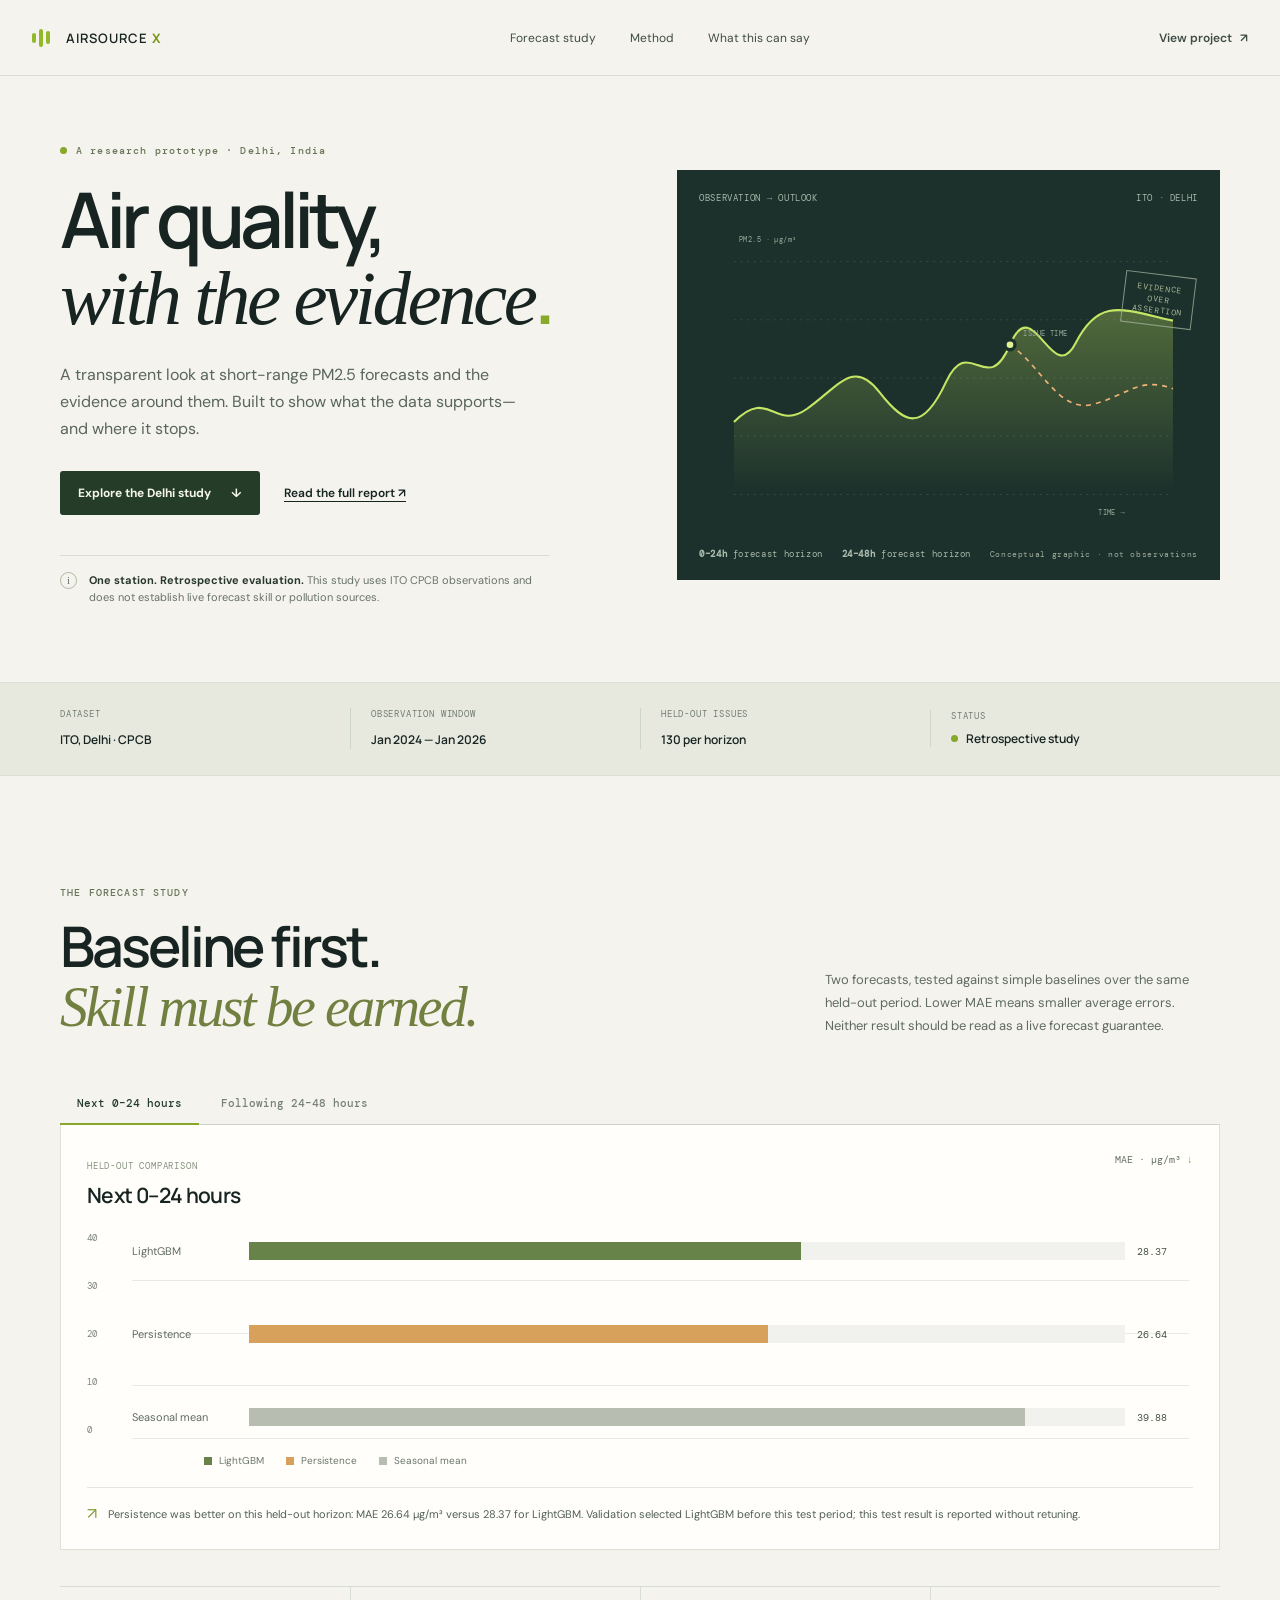
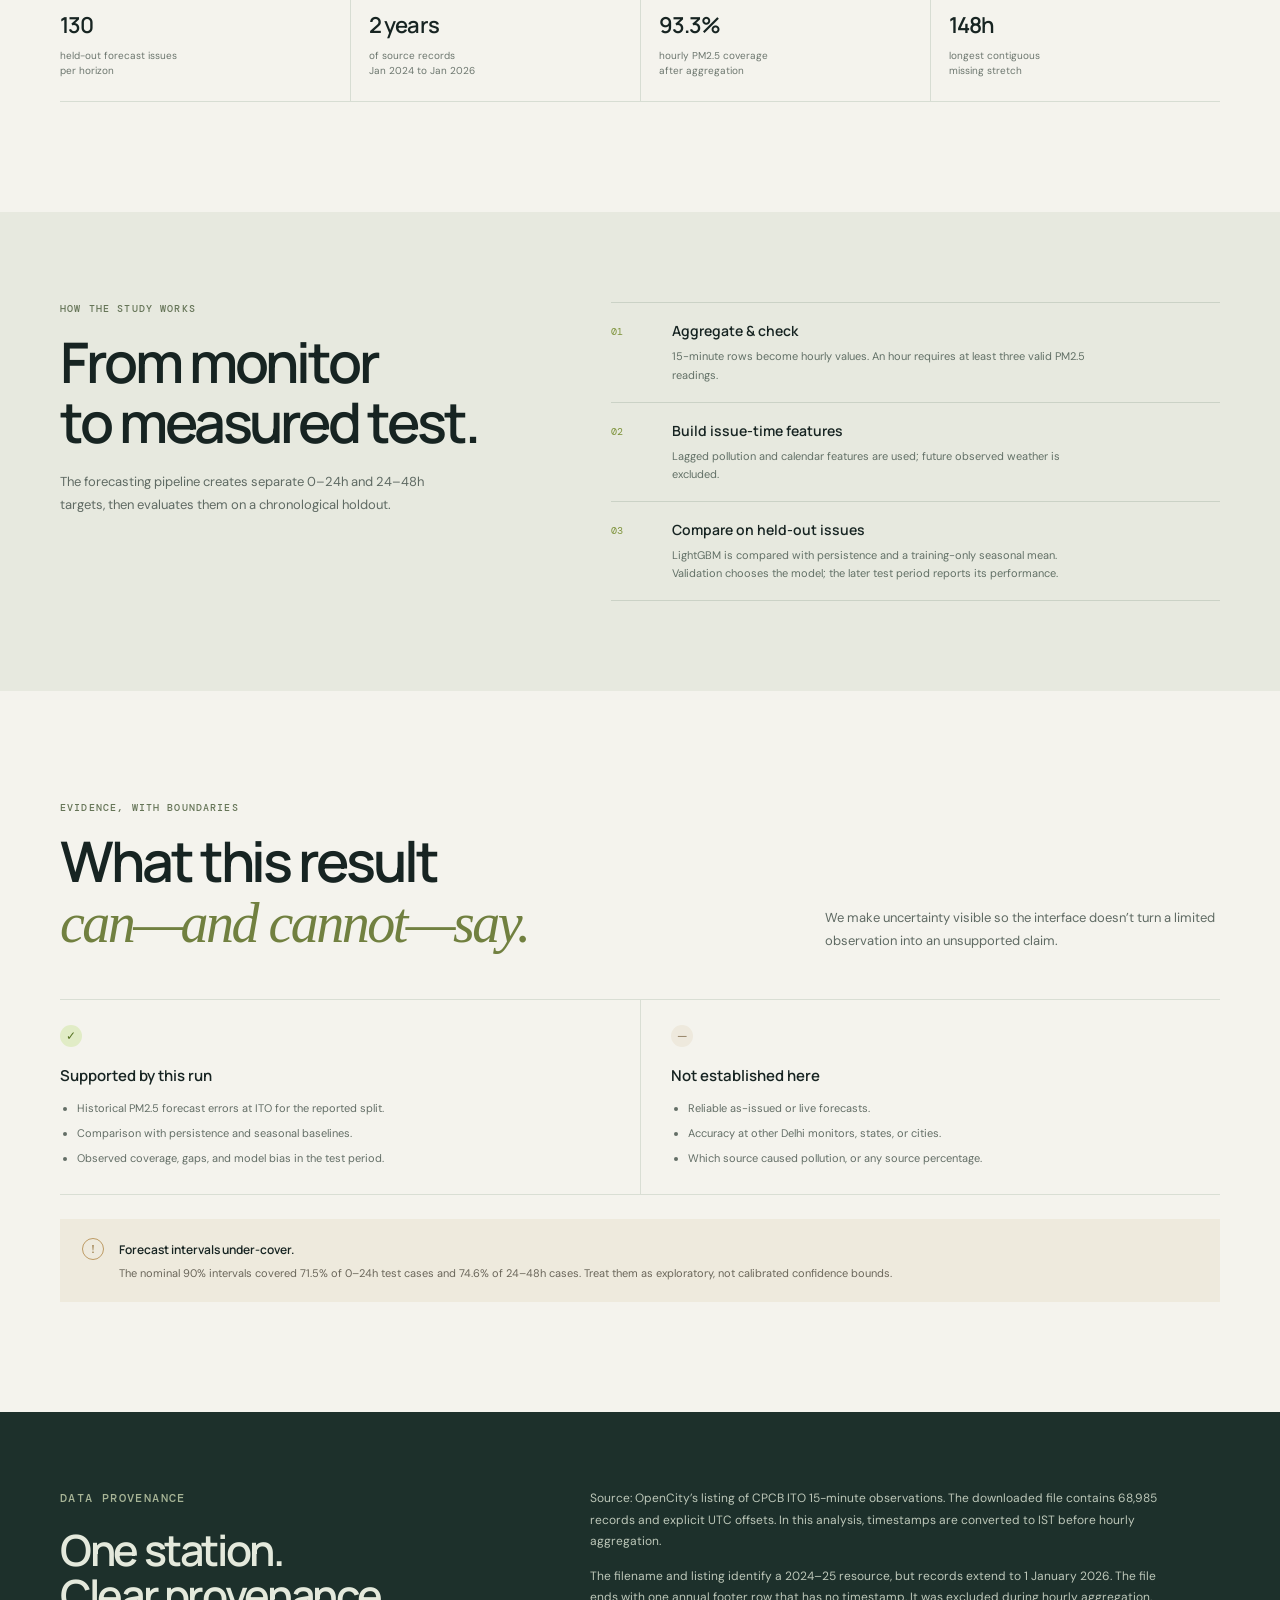
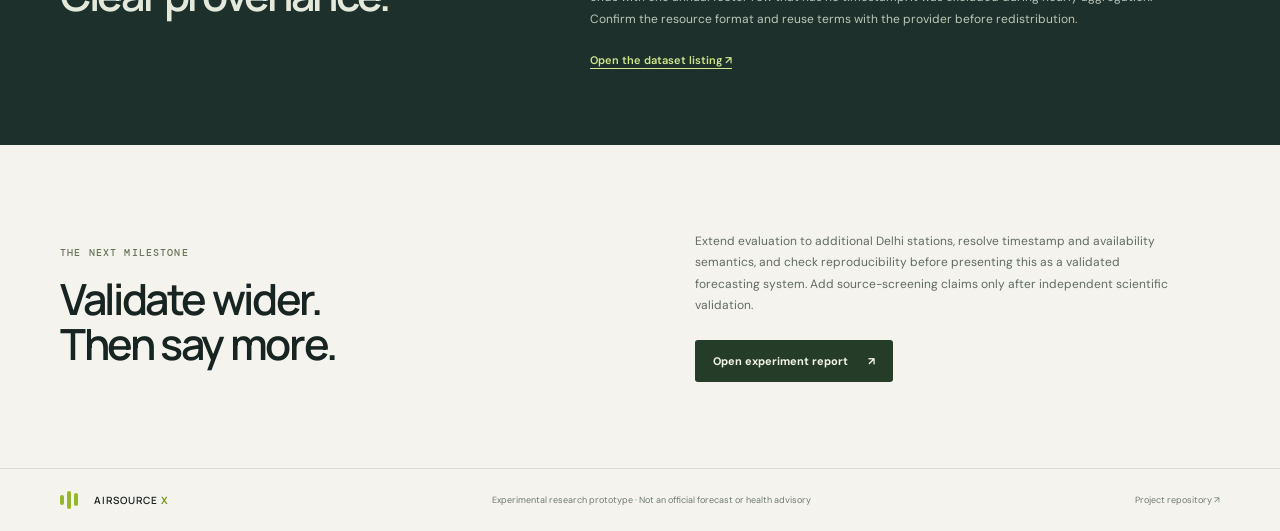
==== website/index.html @ 8383d0a1 "Add Delhi experiment, working app, and submission materials" ====
<!doctype html>
<html lang="en">
<head>
  <meta charset="utf-8"><meta name="viewport" content="width=device-width, initial-scale=1">
  <meta name="theme-color" content="#f4f3ed">
  <meta name="description" content="AirSource X is an experimental air-quality forecasting and evidence-screening prototype. Explore a retrospective CPCB ITO, Delhi evaluation and its limitations.">
  <title>AirSource X — Delhi air, in context</title>
  <link rel="preconnect" href="https://fonts.googleapis.com"><link rel="preconnect" href="https://fonts.gstatic.com" crossorigin>
  <link href="https://fonts.googleapis.com/css2?family=DM+Mono:wght@400;500&family=DM+Sans:wght@400;500;600;700&family=Manrope:wght@400;500;600;700;800&display=swap" rel="stylesheet">
  <link rel="stylesheet" href="styles.css">
</head>
<body>
  <header class="topbar"><a class="brand" href="#top" aria-label="AirSource X home"><span class="brand-mark" aria-hidden="true"><i></i><i></i><i></i></span><span>AIRSOURCE <b>X</b></span></a><nav aria-label="Main navigation"><a href="#forecast">Forecast study</a><a href="#method">Method</a><a href="#limits">What this can say</a></nav><a class="top-link" href="https://github.com/shylankamesh/airsource-x" target="_blank" rel="noreferrer">View project <span aria-hidden="true">↗</span></a></header>
  <main id="top">
    <section class="hero wrap">
      <div class="hero-copy"><p class="eyebrow"><span class="live-dot"></span> A research prototype · Delhi, India</p><h1>Air quality,<br><em>with the evidence</em><span class="period">.</span></h1><p class="lede">A transparent look at short-range PM2.5 forecasts and the evidence around them. Built to show what the data supports—and where it stops.</p><div class="hero-actions"><a class="button primary" href="#forecast">Explore the Delhi study <span aria-hidden="true">↓</span></a><a class="text-link" href="../results/delhi_ito_2024_25/EXPERIMENT_RESULTS.md">Read the full report <span aria-hidden="true">↗</span></a></div><div class="hero-note"><span class="note-icon" aria-hidden="true">i</span><span><strong>One station. Retrospective evaluation.</strong> This study uses ITO CPCB observations and does not establish live forecast skill or pollution sources.</span></div></div>
      <div class="hero-art" aria-label="Conceptual graphic showing measured air-quality data flowing through two forecast horizons"><div class="art-top"><span>OBSERVATION → OUTLOOK</span><span>ITO · DELHI</span></div><svg class="hero-chart" viewBox="0 0 600 390" role="img" aria-label="Illustrative air-quality time series, not a measured chart"><defs><linearGradient id="area" x1="0" x2="0" y1="0" y2="1"><stop offset="0" stop-color="#c7e95e" stop-opacity=".31"/><stop offset="1" stop-color="#c7e95e" stop-opacity="0"/></linearGradient></defs><path class="chart-grid" d="M42 55H570M42 125H570M42 195H570M42 265H570M42 335H570"/><path class="chart-line-muted" d="M42 248 C84 205 91 260 130 232 S186 172 217 212 269 260 297 200 346 221 374 155 425 208 453 153 508 112 570 126"/><path class="chart-area" d="M42 248 C84 205 91 260 130 232 S186 172 217 212 269 260 297 200 346 221 374 155 425 208 453 153 508 112 570 126 L570 335 L42 335Z"/><path class="chart-line" d="M42 248 C84 205 91 260 130 232 S186 172 217 212 269 260 297 200 346 221 374 155 425 208 453 153 508 112 570 126"/><path class="chart-dash" d="M374 155 C412 181 432 236 472 227 S529 192 570 208"/><circle class="chart-point" cx="374" cy="155" r="6"/><text x="48" y="31">PM2.5 · µg/m³</text><text x="480" y="360">TIME →</text><text x="390" y="144">ISSUE TIME</text></svg><div class="art-bottom"><span><b>0–24h</b> forecast horizon</span><span><b>24–48h</b> forecast horizon</span><span class="concept-label">Conceptual graphic · not observations</span></div><div class="art-stamp">EVIDENCE<br>OVER<br>ASSERTION</div></div>
    </section>
    <section class="study-strip"><div class="wrap strip-inner"><div><span class="strip-label">DATASET</span><strong>ITO, Delhi · CPCB</strong></div><div><span class="strip-label">OBSERVATION WINDOW</span><strong>Jan 2024 — Jan 2026</strong></div><div><span class="strip-label">HELD-OUT ISSUES</span><strong>130 per horizon</strong></div><div><span class="strip-label">STATUS</span><strong class="status"><span class="status-dot"></span> Retrospective study</strong></div></div></section>
    <section class="section wrap" id="forecast"><div class="section-head"><div><p class="eyebrow">THE FORECAST STUDY</p><h2>Baseline first.<br><em>Skill must be earned.</em></h2></div><p class="section-intro">Two forecasts, tested against simple baselines over the same held-out period. Lower MAE means smaller average errors. Neither result should be read as a live forecast guarantee.</p></div>
      <div class="horizon-tabs" role="tablist" aria-label="Select forecast horizon"><button class="tab active" role="tab" aria-selected="true" aria-controls="horizon-panel" id="tab-0" data-horizon="0">Next 0–24 hours</button><button class="tab" role="tab" aria-selected="false" aria-controls="horizon-panel" id="tab-1" data-horizon="1" tabindex="-1">Following 24–48 hours</button></div>
      <div class="results-panel" id="horizon-panel" role="tabpanel" aria-labelledby="tab-0"><div class="results-top"><div><span class="panel-kicker">HELD-OUT COMPARISON</span><h3 id="horizon-title">Next 0–24 hours</h3></div><div class="unit-tag">MAE · µg/m³ <span aria-hidden="true">↓</span></div></div><div class="chart-wrap"><div class="axis-labels"><span>40</span><span>30</span><span>20</span><span>10</span><span>0</span></div><div class="bar-chart" id="bar-chart" aria-label="Model mean absolute error comparison"></div></div><div class="chart-legend"><span><i class="legend-ml"></i> LightGBM</span><span><i class="legend-base"></i> Persistence</span><span><i class="legend-season"></i> Seasonal mean</span></div><div class="winner-line"><span class="winner-check" aria-hidden="true">↗</span><p id="winner-copy"></p></div></div>
      <div class="metrics-row"><div><strong>130</strong><span>held-out forecast issues<br>per horizon</span></div><div><strong>2 years</strong><span>of source records<br>Jan 2024 to Jan 2026</span></div><div><strong>93.3%</strong><span>hourly PM2.5 coverage<br>after aggregation</span></div><div><strong>148h</strong><span>longest contiguous<br>missing stretch</span></div></div>
    </section>
    <section class="method-section" id="method"><div class="wrap method-grid"><div><p class="eyebrow">HOW THE STUDY WORKS</p><h2>From monitor<br>to measured test.</h2><p class="section-intro">The forecasting pipeline creates separate 0–24h and 24–48h targets, then evaluates them on a chronological holdout.</p></div><ol class="steps"><li><span>01</span><div><h3>Aggregate & check</h3><p>15-minute rows become hourly values. An hour requires at least three valid PM2.5 readings.</p></div></li><li><span>02</span><div><h3>Build issue-time features</h3><p>Lagged pollution and calendar features are used; future observed weather is excluded.</p></div></li><li><span>03</span><div><h3>Compare on held-out issues</h3><p>LightGBM is compared with persistence and a training-only seasonal mean. Validation chooses the model; the later test period reports its performance.</p></div></li></ol></div></section>
    <section class="section wrap evidence" id="limits"><div class="section-head"><div><p class="eyebrow">EVIDENCE, WITH BOUNDARIES</p><h2>What this result<br><em>can—and cannot—say.</em></h2></div><p class="section-intro">We make uncertainty visible so the interface doesn’t turn a limited observation into an unsupported claim.</p></div><div class="evidence-columns"><article><span class="column-mark yes">✓</span><h3>Supported by this run</h3><ul><li>Historical PM2.5 forecast errors at ITO for the reported split.</li><li>Comparison with persistence and seasonal baselines.</li><li>Observed coverage, gaps, and model bias in the test period.</li></ul></article><article><span class="column-mark no">—</span><h3>Not established here</h3><ul><li>Reliable as-issued or live forecasts.</li><li>Accuracy at other Delhi monitors, states, or cities.</li><li>Which source caused pollution, or any source percentage.</li></ul></article></div><div class="warning-note"><div class="warning-symbol" aria-hidden="true">!</div><div><strong>Forecast intervals under-cover.</strong><p>The nominal 90% intervals covered 71.5% of 0–24h test cases and 74.6% of 24–48h cases. Treat them as exploratory, not calibrated confidence bounds.</p></div></div></section>
    <section class="source-section"><div class="wrap source-grid"><div><p class="eyebrow">DATA PROVENANCE</p><h2>One station.<br>Clear provenance.</h2></div><div><p>Source: OpenCity’s listing of CPCB ITO 15-minute observations. The downloaded file contains 68,985 records and explicit UTC offsets. In this analysis, timestamps are converted to IST before hourly aggregation.</p><p>The filename and listing identify a 2024–25 resource, but records extend to 1 January 2026. The file ends with one annual footer row that has no timestamp. It was excluded during hourly aggregation. Confirm the resource format and reuse terms with the provider before redistribution.</p><a href="https://data.opencity.in/dataset/delhi-hourly-air-quality-reports/resource/890f786d-fb9f-475e-8516-191bfa1b01ea" target="_blank" rel="noreferrer">Open the dataset listing <span aria-hidden="true">↗</span></a></div></div></section>
    <section class="last-call wrap"><div><p class="eyebrow">THE NEXT MILESTONE</p><h2>Validate wider.<br>Then say more.</h2></div><div><p>Extend evaluation to additional Delhi stations, resolve timestamp and availability semantics, and check reproducibility before presenting this as a validated forecasting system. Add source-screening claims only after independent scientific validation.</p><a class="button primary" href="../results/delhi_ito_2024_25/EXPERIMENT_RESULTS.md">Open experiment report <span aria-hidden="true">↗</span></a></div></section>
  </main>
  <footer class="footer"><div class="wrap footer-inner"><a class="brand" href="#top"><span class="brand-mark" aria-hidden="true"><i></i><i></i><i></i></span><span>AIRSOURCE <b>X</b></span></a><span>Experimental research prototype · Not an official forecast or health advisory</span><a href="https://github.com/shylankamesh/airsource-x" target="_blank" rel="noreferrer">Project repository ↗</a></div></footer>
  <script src="app.js"></script>
</body>
</html>
---- website/styles.css ----
:root{--paper:#f4f3ed;--white:#fffefa;--ink:#172422;--muted:#64716c;--line:#d9ded4;--green:#a8ca36;--green-dark:#243c24;--mint:#dcebb3;--orange:#d78345;--serif:Georgia,'Times New Roman',serif;--sans:'DM Sans',sans-serif;--display:Manrope,'DM Sans',sans-serif;--mono:'DM Mono',monospace}*{box-sizing:border-box}html{scroll-behavior:smooth;scroll-padding-top:86px}body{margin:0;background:var(--paper);color:var(--ink);font-family:var(--sans);-webkit-font-smoothing:antialiased}::selection{background:#d3e89e;color:#16251c}a{color:inherit;text-underline-offset:4px}button{font:inherit}.wrap{width:min(1160px,calc(100% - 64px));margin-inline:auto}.topbar{height:76px;padding:0 max(32px,calc((100vw - 1290px)/2));display:flex;align-items:center;justify-content:space-between;border-bottom:1px solid var(--line);background:rgba(244,243,237,.94);position:sticky;top:0;z-index:10;backdrop-filter:blur(12px)}.brand{display:flex;gap:10px;align-items:center;text-decoration:none;font:600 13px var(--display);letter-spacing:.075em}.brand b{color:#78951e}.brand-mark{width:24px;height:22px;display:flex;align-items:center;gap:3px}.brand-mark i{display:block;width:4px;border-radius:5px;background:#93b82b}.brand-mark i:nth-child(1){height:10px}.brand-mark i:nth-child(2){height:18px}.brand-mark i:nth-child(3){height:13px}.topbar nav{display:flex;gap:34px}.topbar nav a,.top-link{font-size:12px;color:#3f4c45;text-decoration:none}.topbar nav a:hover,.top-link:hover{text-decoration:underline;text-underline-offset:5px}.top-link{font-weight:600}.top-link span{margin-left:5px}.hero{min-height:600px;padding-block:68px 76px;display:grid;grid-template-columns:1.02fr .98fr;gap:52px;align-items:center}.eyebrow{font:500 10px var(--mono);letter-spacing:.115em;color:#667558;margin:0 0 24px;display:flex;align-items:center;gap:9px}.live-dot,.status-dot{width:7px;height:7px;border-radius:50%;background:#87a829;display:inline-block}.hero h1{font:600 clamp(54px,6vw,78px)/.99 var(--display);letter-spacing:-.065em;margin:0 0 24px}.hero h1 em,.section h2 em{font-family:var(--serif);font-weight:400;letter-spacing:-.045em}.period{color:#88aa2a}.lede{max-width:470px;color:#59655f;font-size:16px;line-height:1.7;margin:0 0 28px}.hero-actions{display:flex;align-items:center;gap:24px}.button{display:inline-flex;align-items:center;justify-content:center;gap:20px;padding:14px 18px;border-radius:3px;text-decoration:none;font-size:12px;font-weight:700;transition:background .18s ease,transform .18s ease}.button:hover{transform:translateY(-2px)}.button.primary{background:#253c29;color:#f5f6e9}.button.primary:hover{background:#38563b}.text-link{font-size:12px;font-weight:600;text-decoration-thickness:1px}.hero-note{display:flex;gap:12px;align-items:flex-start;margin-top:40px;padding-top:16px;border-top:1px solid var(--line);max-width:490px;color:#68726b;font-size:11px;line-height:1.55}.hero-note strong{color:#29382e}.note-icon{display:inline-grid;place-items:center;flex:0 0 17px;height:17px;border:1px solid #aeb89f;border-radius:50%;font:11px var(--serif)}.hero-art{position:relative;background:#1c302c;color:#e5ead9;min-height:410px;padding:22px 22px 16px;overflow:hidden}.art-top,.art-bottom{display:flex;justify-content:space-between;align-items:center;font:9px var(--mono);letter-spacing:.07em;color:#a9b9aa}.hero-chart{width:100%;height:330px;margin:9px 0 0}.hero-chart text{font:9px var(--mono);fill:#99ac9a;letter-spacing:.06em}.chart-grid{stroke:#42544b;stroke-width:1;stroke-dasharray:2 6}.chart-line-muted{fill:none;stroke:#759075;stroke-width:1;stroke-dasharray:3 6}.chart-area{fill:url(#area)}.chart-line{fill:none;stroke:#c5e565;stroke-width:2.5}.chart-dash{fill:none;stroke:#f1b275;stroke-width:2;stroke-dasharray:6 6}.chart-point{fill:#e0f294;stroke:#1c302c;stroke-width:4}.concept-label{color:#a3af9f;font-size:8px}.art-stamp{position:absolute;right:26px;top:104px;border:1px solid #a3b19d;color:#d4dfb6;padding:8px 9px;transform:rotate(7deg);font:8px/1.4 var(--mono);letter-spacing:.08em;text-align:center;opacity:.78}.study-strip{background:#e7e9df;border-block:1px solid #dce0d5}.strip-inner{min-height:92px;display:grid;grid-template-columns:repeat(4,1fr);align-items:center}.strip-inner>div{border-left:1px solid #cdd4c9;padding-left:20px}.strip-inner>div:first-child{border:0;padding-left:0}.strip-label{display:block;margin-bottom:8px;color:#737c72;font:9px var(--mono);letter-spacing:.09em}.strip-inner strong{font:600 12px var(--display)}.strip-inner .status{display:flex;align-items:center;gap:8px}.section{padding-block:110px}.section-head{display:flex;justify-content:space-between;gap:70px;align-items:end;margin-bottom:46px}.section .eyebrow,.method-section .eyebrow,.source-section .eyebrow,.last-call .eyebrow{margin-bottom:17px}.section h2,.method-section h2,.source-section h2,.last-call h2{font:600 clamp(38px,4.4vw,56px)/1.06 var(--display);letter-spacing:-.055em;margin:0}.section h2 em{color:#718040}.section-intro{max-width:395px;font-size:13px;line-height:1.75;color:#5f6a63;margin:0}.horizon-tabs{display:flex;border-bottom:1px solid #cdd4c9;gap:5px}.tab{border:0;background:transparent;padding:13px 17px;color:#788179;font:500 11px var(--mono);cursor:pointer;border-bottom:2px solid transparent;margin-bottom:-1px}.tab.active{color:#253b2b;border-color:#88a72b}.tab:focus-visible,.button:focus-visible,a:focus-visible{outline:3px solid #739725;outline-offset:4px}.results-panel{padding:28px 26px 25px;background:var(--white);border:1px solid #dde1d7;border-top:0}.results-top{display:flex;justify-content:space-between;align-items:start}.panel-kicker{font:9px var(--mono);letter-spacing:.09em;color:#84917f}.results-top h3{font:600 21px var(--display);letter-spacing:-.03em;margin:7px 0 0}.unit-tag{font:10px var(--mono);color:#637065}.unit-tag span{color:#849d37}.chart-wrap{height:210px;margin:20px 4px 10px 0;position:relative;padding-left:45px}.axis-labels{position:absolute;left:0;inset-block:0;display:flex;flex-direction:column;justify-content:space-between;color:#7c867e;font:9px var(--mono);padding-block:3px}.bar-chart{height:100%;display:flex;flex-direction:column;justify-content:space-between;background:repeating-linear-gradient(to bottom,transparent 0,transparent calc(25% - 1px),#e8ebe4 calc(25% - 1px),#e8ebe4 25%);padding-block:5px}.bar-row{display:grid;grid-template-columns:105px 1fr 52px;gap:12px;align-items:center;height:34px}.bar-name{font-size:11px;color:#5f6b63}.bar-track{height:18px;background:#f1f2ed;position:relative}.bar-fill{height:100%;width:0;transition:width .5s cubic-bezier(.2,.7,.2,1)}.bar-fill.ml{background:#68834a}.bar-fill.persistence{background:#d7a05b}.bar-fill.seasonal{background:#b7bdb1}.bar-value{font:10px var(--mono);font-variant-numeric:tabular-nums;color:#465248}.chart-legend{display:flex;gap:22px;margin:15px 0 20px 117px;color:#6b766d;font-size:10px}.chart-legend span{display:flex;align-items:center;gap:7px}.chart-legend i{width:8px;height:8px;display:inline-block}.legend-ml{background:#68834a}.legend-base{background:#d7a05b}.legend-season{background:#b7bdb1}.winner-line{display:flex;align-items:center;gap:11px;border-top:1px solid #e4e7df;padding-top:15px}.winner-check{color:#839c36;font-size:16px}.winner-line p{margin:0;font-size:11px;color:#526057}.winner-line strong{color:#273a2c}.metrics-row{margin-top:36px;border-top:1px solid #d7ddd3;border-bottom:1px solid #d7ddd3;display:grid;grid-template-columns:repeat(4,1fr)}.metrics-row>div{padding:23px 18px;border-left:1px solid #d7ddd3;display:flex;flex-direction:column;gap:8px}.metrics-row>div:first-child{border:0;padding-left:0}.metrics-row strong{font:600 22px var(--display);letter-spacing:-.04em}.metrics-row span{font-size:10px;line-height:1.5;color:#6c766e}.method-section{background:#e7e9df;padding-block:90px}.method-grid{display:grid;grid-template-columns:.85fr 1.15fr;gap:100px}.method-section h2{margin-bottom:20px}.steps{list-style:none;padding:0;margin:0}.steps li{display:grid;grid-template-columns:46px 1fr;gap:15px;padding:18px 0;border-top:1px solid #cbd2c6}.steps li:last-child{border-bottom:1px solid #cbd2c6}.steps li>span{font:10px var(--mono);color:#7e933b;padding-top:4px}.steps h3{font:600 14px var(--display);margin:0 0 7px}.steps p{font-size:11px;color:#627066;line-height:1.65;margin:0;max-width:420px}.evidence-columns{display:grid;grid-template-columns:1fr 1fr;border-top:1px solid #d9ded4;border-bottom:1px solid #d9ded4}.evidence-columns article{padding:25px 30px 26px 0}.evidence-columns article+article{padding-left:30px;border-left:1px solid #d9ded4}.column-mark{width:22px;height:22px;border-radius:50%;display:grid;place-items:center;font-size:12px;margin-bottom:18px}.column-mark.yes{background:#e1ecc6;color:#577323}.column-mark.no{background:#eee9dd;color:#8a7658}.evidence-columns h3{font:600 15px var(--display);margin:0 0 13px}.evidence-columns ul{padding-left:17px;margin:0;color:#636e66;font-size:11px;line-height:1.8}.evidence-columns li+li{margin-top:5px}.warning-note{display:flex;gap:15px;margin-top:24px;background:#eeeadd;padding:19px 22px}.warning-symbol{width:22px;height:22px;border:1px solid #bd9b64;border-radius:50%;display:grid;place-items:center;color:#8e6b31;font:12px var(--serif);flex:none}.warning-note strong{font:600 12px var(--display)}.warning-note p{margin:6px 0 0;color:#6a665a;font-size:11px;line-height:1.6}.source-section{background:#1d302b;color:#e4e9dc;padding-block:76px}.source-grid{display:grid;grid-template-columns:.8fr 1.2fr;gap:110px}.source-section .eyebrow{color:#a7b496}.source-section h2{font-size:43px}.source-grid>div+div{max-width:570px}.source-grid p{color:#bdc7b9;font-size:12px;line-height:1.8;margin:0 0 13px}.source-grid a{display:inline-block;margin-top:9px;color:#d2e790;font-size:11px;font-weight:600}.last-call{padding-block:86px;display:grid;grid-template-columns:1fr 1fr;gap:110px;align-items:center}.last-call h2{font-size:43px}.last-call>div+div p{font-size:12px;line-height:1.8;color:#5f6b63;max-width:480px;margin:0 0 23px}.last-call .button{font-size:11px}.footer{border-top:1px solid var(--line);padding-block:20px}.footer-inner{display:flex;align-items:center;justify-content:space-between;gap:20px}.footer .brand{font-size:10px}.footer-inner>span,.footer-inner>a:last-child{font-size:9px;color:#6f7b70;text-decoration:none}.footer-inner>a:last-child:hover{text-decoration:underline}
@media(max-width:850px){.wrap{width:min(100% - 42px,680px)}.topbar{padding-inline:21px;height:66px}.topbar nav{gap:16px}.topbar nav a{font-size:10px}.hero{grid-template-columns:1fr;gap:38px;padding-block:55px}.hero-art{min-height:360px}.hero-chart{height:280px}.strip-inner{grid-template-columns:1fr 1fr;gap:20px;padding-block:20px}.strip-inner>div:nth-child(3){border-left:0;padding-left:0}.section{padding-block:78px}.section-head{align-items:start;gap:25px;flex-direction:column;margin-bottom:30px}.method-grid,.source-grid{grid-template-columns:1fr;gap:36px}.method-section{padding-block:70px}.source-section{padding-block:62px}.last-call{gap:30px}.metrics-row strong{font-size:19px}}
@media(max-width:560px){.wrap{width:calc(100% - 36px)}.topbar nav{display:none}.top-link{font-size:10px}.hero{padding-block:42px 50px;gap:30px}.hero h1{font-size:54px}.lede{font-size:14px}.hero-actions{align-items:flex-start;flex-direction:column;gap:16px}.hero-note{margin-top:28px}.hero-art{min-height:300px;padding:16px 14px 13px}.hero-chart{height:235px}.art-stamp{top:80px;right:17px}.art-bottom{font-size:7px}.concept-label{display:none}.strip-inner{gap:18px 10px}.strip-inner>div{padding-left:11px}.strip-label{font-size:8px}.strip-inner strong{font-size:10px}.section{padding-block:65px}.section h2{font-size:39px}.section-intro{font-size:12px}.tab{padding:12px 10px;font-size:9px}.results-panel{padding:20px 13px}.results-top h3{font-size:17px}.unit-tag{font-size:8px}.chart-wrap{padding-left:28px;height:195px}.bar-row{grid-template-columns:76px 1fr 42px;gap:7px}.bar-name{font-size:9px}.bar-track{height:15px}.bar-value{font-size:9px}.chart-legend{margin-left:83px;gap:10px;font-size:8px}.winner-line p{font-size:10px}.metrics-row{grid-template-columns:1fr 1fr}.metrics-row>div{padding:17px 10px;border-left:1px solid #d7ddd3}.metrics-row>div:nth-child(odd){border-left:0;padding-left:0}.metrics-row>div:nth-child(n+3){border-top:1px solid #d7ddd3}.metrics-row>div:first-child{padding-left:0}.metrics-row strong{font-size:19px}.steps li{grid-template-columns:33px 1fr}.evidence-columns article{padding-right:13px}.evidence-columns article+article{padding-left:14px}.evidence-columns h3{font-size:12px}.evidence-columns ul{font-size:10px;padding-left:14px}.warning-note{padding:15px}.warning-note p{font-size:10px}.source-grid{gap:23px}.source-section h2,.last-call h2{font-size:38px}.last-call{grid-template-columns:1fr;padding-block:62px}.footer-inner{flex-wrap:wrap}.footer-inner>span{order:3;flex-basis:100%}}
@media(prefers-reduced-motion:reduce){html{scroll-behavior:auto}*,*::before,*::after{transition:none!important;animation:none!important}}
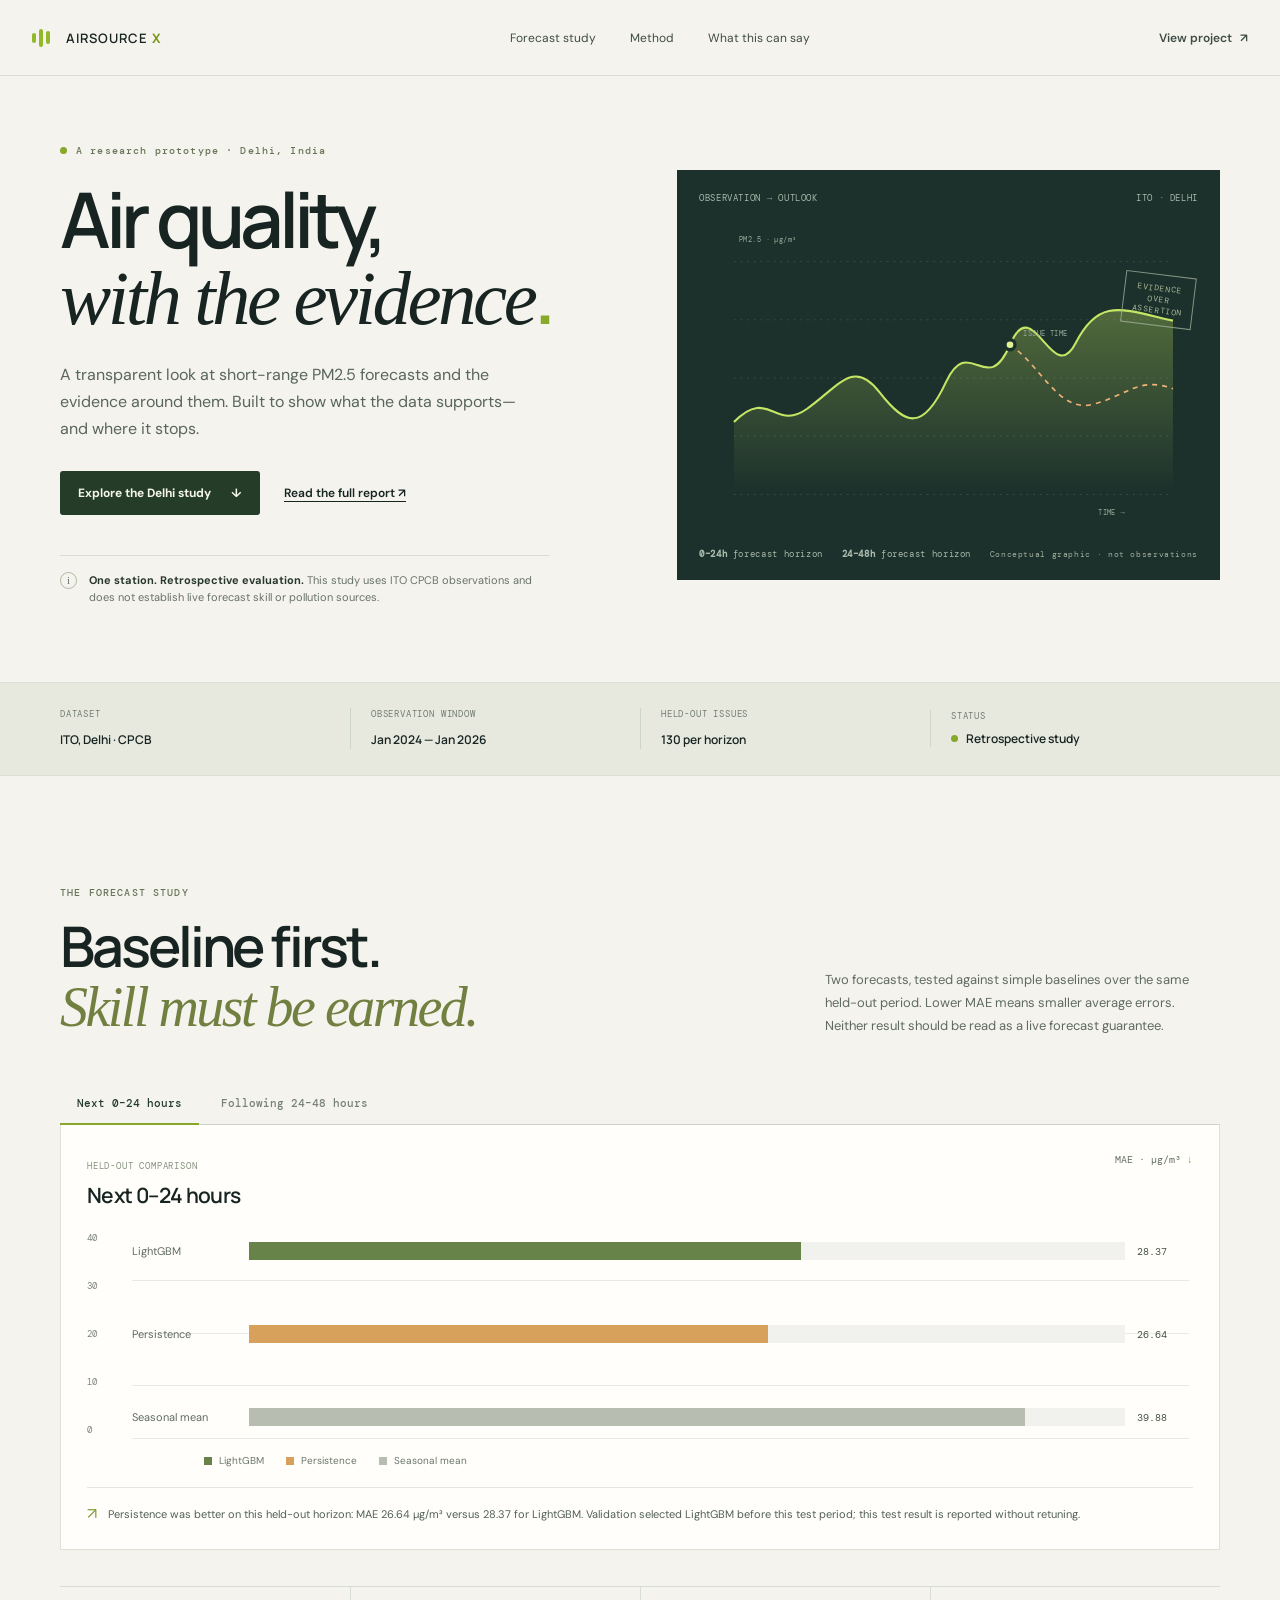
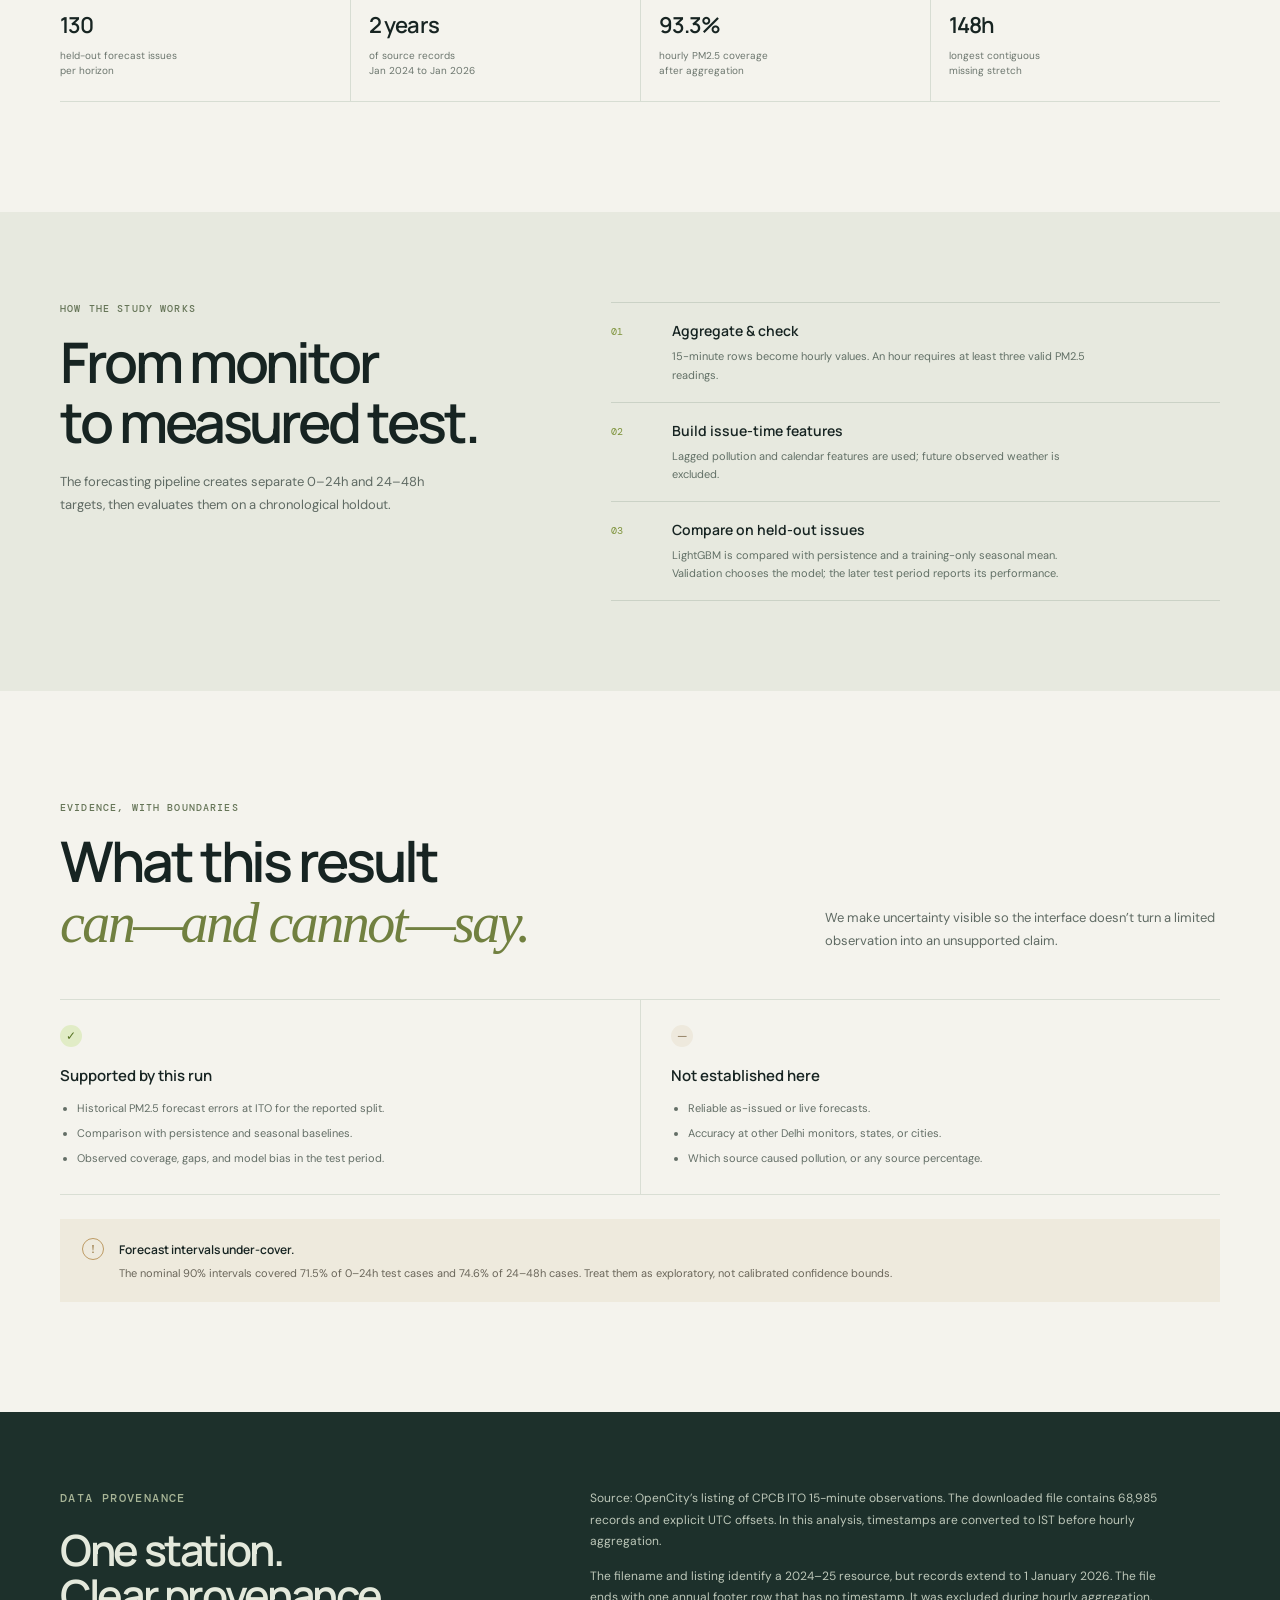
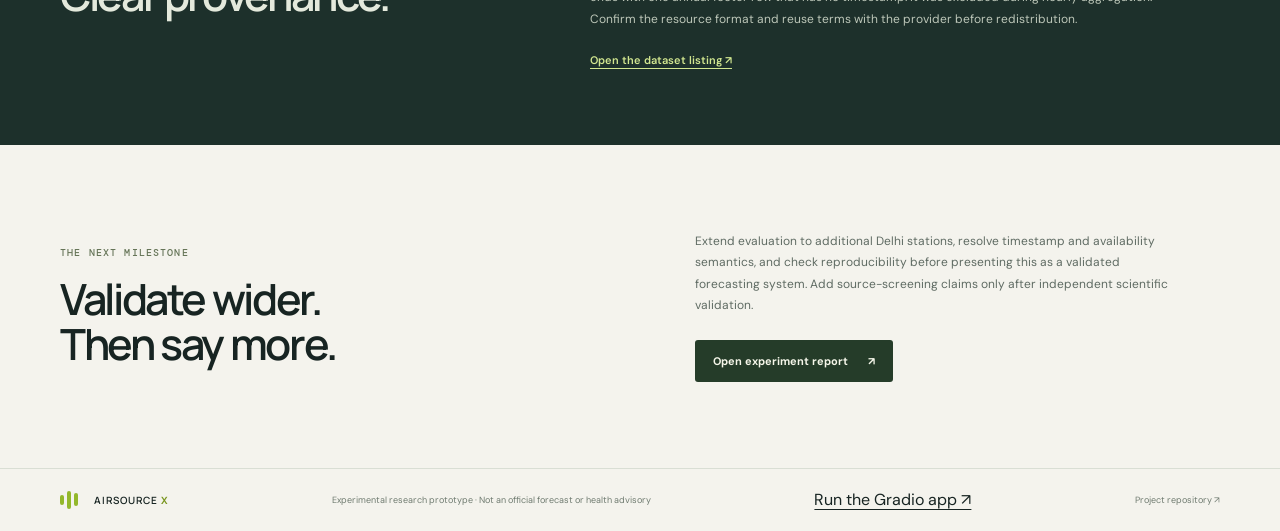
==== commit fd26435b: "Fix submission website links and reproducibility notes" ====
--- a/website/index.html
+++ b/website/index.html
@@ -4,7 +4,8 @@
   <meta charset="utf-8"><meta name="viewport" content="width=device-width, initial-scale=1">
   <meta name="theme-color" content="#f4f3ed">
   <meta name="description" content="AirSource X is an experimental air-quality forecasting and evidence-screening prototype. Explore a retrospective CPCB ITO, Delhi evaluation and its limitations.">
-  <title>AirSource X — Delhi air, in context</title>
+  <title>AirSource X — Delhi air, in context</title>
+  <link rel="icon" type="image/svg+xml" href="favicon.svg">
   <link rel="preconnect" href="https://fonts.googleapis.com"><link rel="preconnect" href="https://fonts.gstatic.com" crossorigin>
   <link href="https://fonts.googleapis.com/css2?family=DM+Mono:wght@400;500&family=DM+Sans:wght@400;500;600;700&family=Manrope:wght@400;500;600;700;800&display=swap" rel="stylesheet">
   <link rel="stylesheet" href="styles.css">
@@ -13,7 +14,7 @@
   <header class="topbar"><a class="brand" href="#top" aria-label="AirSource X home"><span class="brand-mark" aria-hidden="true"><i></i><i></i><i></i></span><span>AIRSOURCE <b>X</b></span></a><nav aria-label="Main navigation"><a href="#forecast">Forecast study</a><a href="#method">Method</a><a href="#limits">What this can say</a></nav><a class="top-link" href="https://github.com/shylankamesh/airsource-x" target="_blank" rel="noreferrer">View project <span aria-hidden="true">↗</span></a></header>
   <main id="top">
     <section class="hero wrap">
-      <div class="hero-copy"><p class="eyebrow"><span class="live-dot"></span> A research prototype · Delhi, India</p><h1>Air quality,<br><em>with the evidence</em><span class="period">.</span></h1><p class="lede">A transparent look at short-range PM2.5 forecasts and the evidence around them. Built to show what the data supports—and where it stops.</p><div class="hero-actions"><a class="button primary" href="#forecast">Explore the Delhi study <span aria-hidden="true">↓</span></a><a class="text-link" href="../results/delhi_ito_2024_25/EXPERIMENT_RESULTS.md">Read the full report <span aria-hidden="true">↗</span></a></div><div class="hero-note"><span class="note-icon" aria-hidden="true">i</span><span><strong>One station. Retrospective evaluation.</strong> This study uses ITO CPCB observations and does not establish live forecast skill or pollution sources.</span></div></div>
+      <div class="hero-copy"><p class="eyebrow"><span class="live-dot"></span> A research prototype · Delhi, India</p><h1>Air quality,<br><em>with the evidence</em><span class="period">.</span></h1><p class="lede">A transparent look at short-range PM2.5 forecasts and the evidence around them. Built to show what the data supports—and where it stops.</p><div class="hero-actions"><a class="button primary" href="#forecast">Explore the Delhi study <span aria-hidden="true">↓</span></a><a class="text-link" href="results/delhi_ito_2024_25/EXPERIMENT_RESULTS.md">Read the full report <span aria-hidden="true">↗</span></a></div><div class="hero-note"><span class="note-icon" aria-hidden="true">i</span><span><strong>One station. Retrospective evaluation.</strong> This study uses ITO CPCB observations and does not establish live forecast skill or pollution sources.</span></div></div>
       <div class="hero-art" aria-label="Conceptual graphic showing measured air-quality data flowing through two forecast horizons"><div class="art-top"><span>OBSERVATION → OUTLOOK</span><span>ITO · DELHI</span></div><svg class="hero-chart" viewBox="0 0 600 390" role="img" aria-label="Illustrative air-quality time series, not a measured chart"><defs><linearGradient id="area" x1="0" x2="0" y1="0" y2="1"><stop offset="0" stop-color="#c7e95e" stop-opacity=".31"/><stop offset="1" stop-color="#c7e95e" stop-opacity="0"/></linearGradient></defs><path class="chart-grid" d="M42 55H570M42 125H570M42 195H570M42 265H570M42 335H570"/><path class="chart-line-muted" d="M42 248 C84 205 91 260 130 232 S186 172 217 212 269 260 297 200 346 221 374 155 425 208 453 153 508 112 570 126"/><path class="chart-area" d="M42 248 C84 205 91 260 130 232 S186 172 217 212 269 260 297 200 346 221 374 155 425 208 453 153 508 112 570 126 L570 335 L42 335Z"/><path class="chart-line" d="M42 248 C84 205 91 260 130 232 S186 172 217 212 269 260 297 200 346 221 374 155 425 208 453 153 508 112 570 126"/><path class="chart-dash" d="M374 155 C412 181 432 236 472 227 S529 192 570 208"/><circle class="chart-point" cx="374" cy="155" r="6"/><text x="48" y="31">PM2.5 · µg/m³</text><text x="480" y="360">TIME →</text><text x="390" y="144">ISSUE TIME</text></svg><div class="art-bottom"><span><b>0–24h</b> forecast horizon</span><span><b>24–48h</b> forecast horizon</span><span class="concept-label">Conceptual graphic · not observations</span></div><div class="art-stamp">EVIDENCE<br>OVER<br>ASSERTION</div></div>
     </section>
     <section class="study-strip"><div class="wrap strip-inner"><div><span class="strip-label">DATASET</span><strong>ITO, Delhi · CPCB</strong></div><div><span class="strip-label">OBSERVATION WINDOW</span><strong>Jan 2024 — Jan 2026</strong></div><div><span class="strip-label">HELD-OUT ISSUES</span><strong>130 per horizon</strong></div><div><span class="strip-label">STATUS</span><strong class="status"><span class="status-dot"></span> Retrospective study</strong></div></div></section>
@@ -25,11 +26,13 @@
     <section class="method-section" id="method"><div class="wrap method-grid"><div><p class="eyebrow">HOW THE STUDY WORKS</p><h2>From monitor<br>to measured test.</h2><p class="section-intro">The forecasting pipeline creates separate 0–24h and 24–48h targets, then evaluates them on a chronological holdout.</p></div><ol class="steps"><li><span>01</span><div><h3>Aggregate & check</h3><p>15-minute rows become hourly values. An hour requires at least three valid PM2.5 readings.</p></div></li><li><span>02</span><div><h3>Build issue-time features</h3><p>Lagged pollution and calendar features are used; future observed weather is excluded.</p></div></li><li><span>03</span><div><h3>Compare on held-out issues</h3><p>LightGBM is compared with persistence and a training-only seasonal mean. Validation chooses the model; the later test period reports its performance.</p></div></li></ol></div></section>
     <section class="section wrap evidence" id="limits"><div class="section-head"><div><p class="eyebrow">EVIDENCE, WITH BOUNDARIES</p><h2>What this result<br><em>can—and cannot—say.</em></h2></div><p class="section-intro">We make uncertainty visible so the interface doesn’t turn a limited observation into an unsupported claim.</p></div><div class="evidence-columns"><article><span class="column-mark yes">✓</span><h3>Supported by this run</h3><ul><li>Historical PM2.5 forecast errors at ITO for the reported split.</li><li>Comparison with persistence and seasonal baselines.</li><li>Observed coverage, gaps, and model bias in the test period.</li></ul></article><article><span class="column-mark no">—</span><h3>Not established here</h3><ul><li>Reliable as-issued or live forecasts.</li><li>Accuracy at other Delhi monitors, states, or cities.</li><li>Which source caused pollution, or any source percentage.</li></ul></article></div><div class="warning-note"><div class="warning-symbol" aria-hidden="true">!</div><div><strong>Forecast intervals under-cover.</strong><p>The nominal 90% intervals covered 71.5% of 0–24h test cases and 74.6% of 24–48h cases. Treat them as exploratory, not calibrated confidence bounds.</p></div></div></section>
     <section class="source-section"><div class="wrap source-grid"><div><p class="eyebrow">DATA PROVENANCE</p><h2>One station.<br>Clear provenance.</h2></div><div><p>Source: OpenCity’s listing of CPCB ITO 15-minute observations. The downloaded file contains 68,985 records and explicit UTC offsets. In this analysis, timestamps are converted to IST before hourly aggregation.</p><p>The filename and listing identify a 2024–25 resource, but records extend to 1 January 2026. The file ends with one annual footer row that has no timestamp. It was excluded during hourly aggregation. Confirm the resource format and reuse terms with the provider before redistribution.</p><a href="https://data.opencity.in/dataset/delhi-hourly-air-quality-reports/resource/890f786d-fb9f-475e-8516-191bfa1b01ea" target="_blank" rel="noreferrer">Open the dataset listing <span aria-hidden="true">↗</span></a></div></div></section>
-    <section class="last-call wrap"><div><p class="eyebrow">THE NEXT MILESTONE</p><h2>Validate wider.<br>Then say more.</h2></div><div><p>Extend evaluation to additional Delhi stations, resolve timestamp and availability semantics, and check reproducibility before presenting this as a validated forecasting system. Add source-screening claims only after independent scientific validation.</p><a class="button primary" href="../results/delhi_ito_2024_25/EXPERIMENT_RESULTS.md">Open experiment report <span aria-hidden="true">↗</span></a></div></section>
+    <section class="last-call wrap"><div><p class="eyebrow">THE NEXT MILESTONE</p><h2>Validate wider.<br>Then say more.</h2></div><div><p>Extend evaluation to additional Delhi stations, resolve timestamp and availability semantics, and check reproducibility before presenting this as a validated forecasting system. Add source-screening claims only after independent scientific validation.</p><a class="button primary" href="results/delhi_ito_2024_25/EXPERIMENT_RESULTS.md">Open experiment report <span aria-hidden="true">↗</span></a></div></section>
   </main>
-  <footer class="footer"><div class="wrap footer-inner"><a class="brand" href="#top"><span class="brand-mark" aria-hidden="true"><i></i><i></i><i></i></span><span>AIRSOURCE <b>X</b></span></a><span>Experimental research prototype · Not an official forecast or health advisory</span><a href="https://github.com/shylankamesh/airsource-x" target="_blank" rel="noreferrer">Project repository ↗</a></div></footer>
+  <footer class="footer"><div class="wrap footer-inner"><a class="brand" href="#top"><span class="brand-mark" aria-hidden="true"><i></i><i></i><i></i></span><span>AIRSOURCE <b>X</b></span></a><span>Experimental research prototype · Not an official forecast or health advisory</span><a href="https://github.com/shylankamesh/airsource-x/tree/codex/airsourcex-submission-ready-20261104#setup" target="_blank" rel="noreferrer">Run the Gradio app ↗</a><a href="https://github.com/shylankamesh/airsource-x" target="_blank" rel="noreferrer">Project repository ↗</a></div></footer>
   <script src="app.js"></script>
 </body>
 </html>
 
 
+
+
--- a/website/styles.css
+++ b/website/styles.css
@@ -2,3 +2,5 @@
 @media(max-width:850px){.wrap{width:min(100% - 42px,680px)}.topbar{padding-inline:21px;height:66px}.topbar nav{gap:16px}.topbar nav a{font-size:10px}.hero{grid-template-columns:1fr;gap:38px;padding-block:55px}.hero-art{min-height:360px}.hero-chart{height:280px}.strip-inner{grid-template-columns:1fr 1fr;gap:20px;padding-block:20px}.strip-inner>div:nth-child(3){border-left:0;padding-left:0}.section{padding-block:78px}.section-head{align-items:start;gap:25px;flex-direction:column;margin-bottom:30px}.method-grid,.source-grid{grid-template-columns:1fr;gap:36px}.method-section{padding-block:70px}.source-section{padding-block:62px}.last-call{gap:30px}.metrics-row strong{font-size:19px}}
 @media(max-width:560px){.wrap{width:calc(100% - 36px)}.topbar nav{display:none}.top-link{font-size:10px}.hero{padding-block:42px 50px;gap:30px}.hero h1{font-size:54px}.lede{font-size:14px}.hero-actions{align-items:flex-start;flex-direction:column;gap:16px}.hero-note{margin-top:28px}.hero-art{min-height:300px;padding:16px 14px 13px}.hero-chart{height:235px}.art-stamp{top:80px;right:17px}.art-bottom{font-size:7px}.concept-label{display:none}.strip-inner{gap:18px 10px}.strip-inner>div{padding-left:11px}.strip-label{font-size:8px}.strip-inner strong{font-size:10px}.section{padding-block:65px}.section h2{font-size:39px}.section-intro{font-size:12px}.tab{padding:12px 10px;font-size:9px}.results-panel{padding:20px 13px}.results-top h3{font-size:17px}.unit-tag{font-size:8px}.chart-wrap{padding-left:28px;height:195px}.bar-row{grid-template-columns:76px 1fr 42px;gap:7px}.bar-name{font-size:9px}.bar-track{height:15px}.bar-value{font-size:9px}.chart-legend{margin-left:83px;gap:10px;font-size:8px}.winner-line p{font-size:10px}.metrics-row{grid-template-columns:1fr 1fr}.metrics-row>div{padding:17px 10px;border-left:1px solid #d7ddd3}.metrics-row>div:nth-child(odd){border-left:0;padding-left:0}.metrics-row>div:nth-child(n+3){border-top:1px solid #d7ddd3}.metrics-row>div:first-child{padding-left:0}.metrics-row strong{font-size:19px}.steps li{grid-template-columns:33px 1fr}.evidence-columns article{padding-right:13px}.evidence-columns article+article{padding-left:14px}.evidence-columns h3{font-size:12px}.evidence-columns ul{font-size:10px;padding-left:14px}.warning-note{padding:15px}.warning-note p{font-size:10px}.source-grid{gap:23px}.source-section h2,.last-call h2{font-size:38px}.last-call{grid-template-columns:1fr;padding-block:62px}.footer-inner{flex-wrap:wrap}.footer-inner>span{order:3;flex-basis:100%}}
 @media(prefers-reduced-motion:reduce){html{scroll-behavior:auto}*,*::before,*::after{transition:none!important;animation:none!important}}
+
+@media(max-width:1100px){.section-head{align-items:start;gap:25px;flex-direction:column;margin-bottom:34px}.section-head .section-intro{max-width:560px}.results-panel,.chart-wrap,.bar-chart,.bar-row,.bar-track{min-width:0;max-width:100%}}
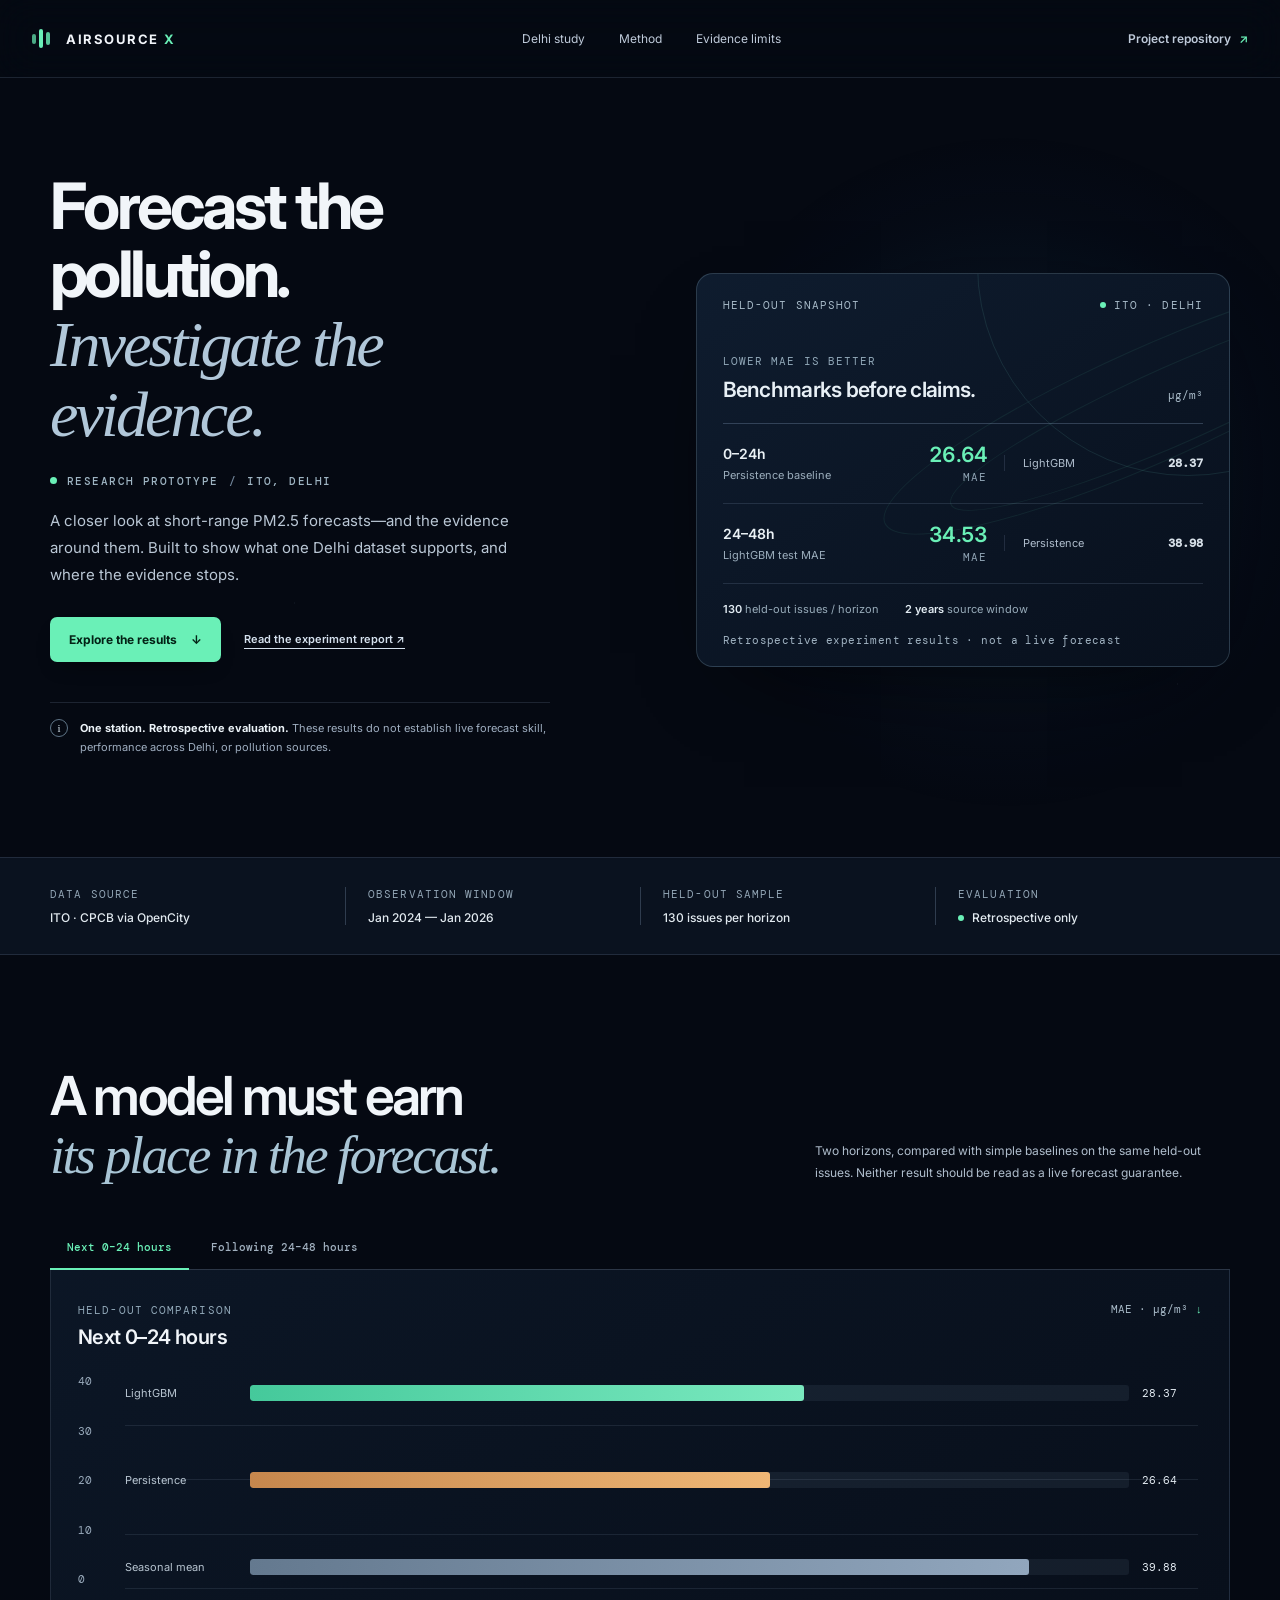
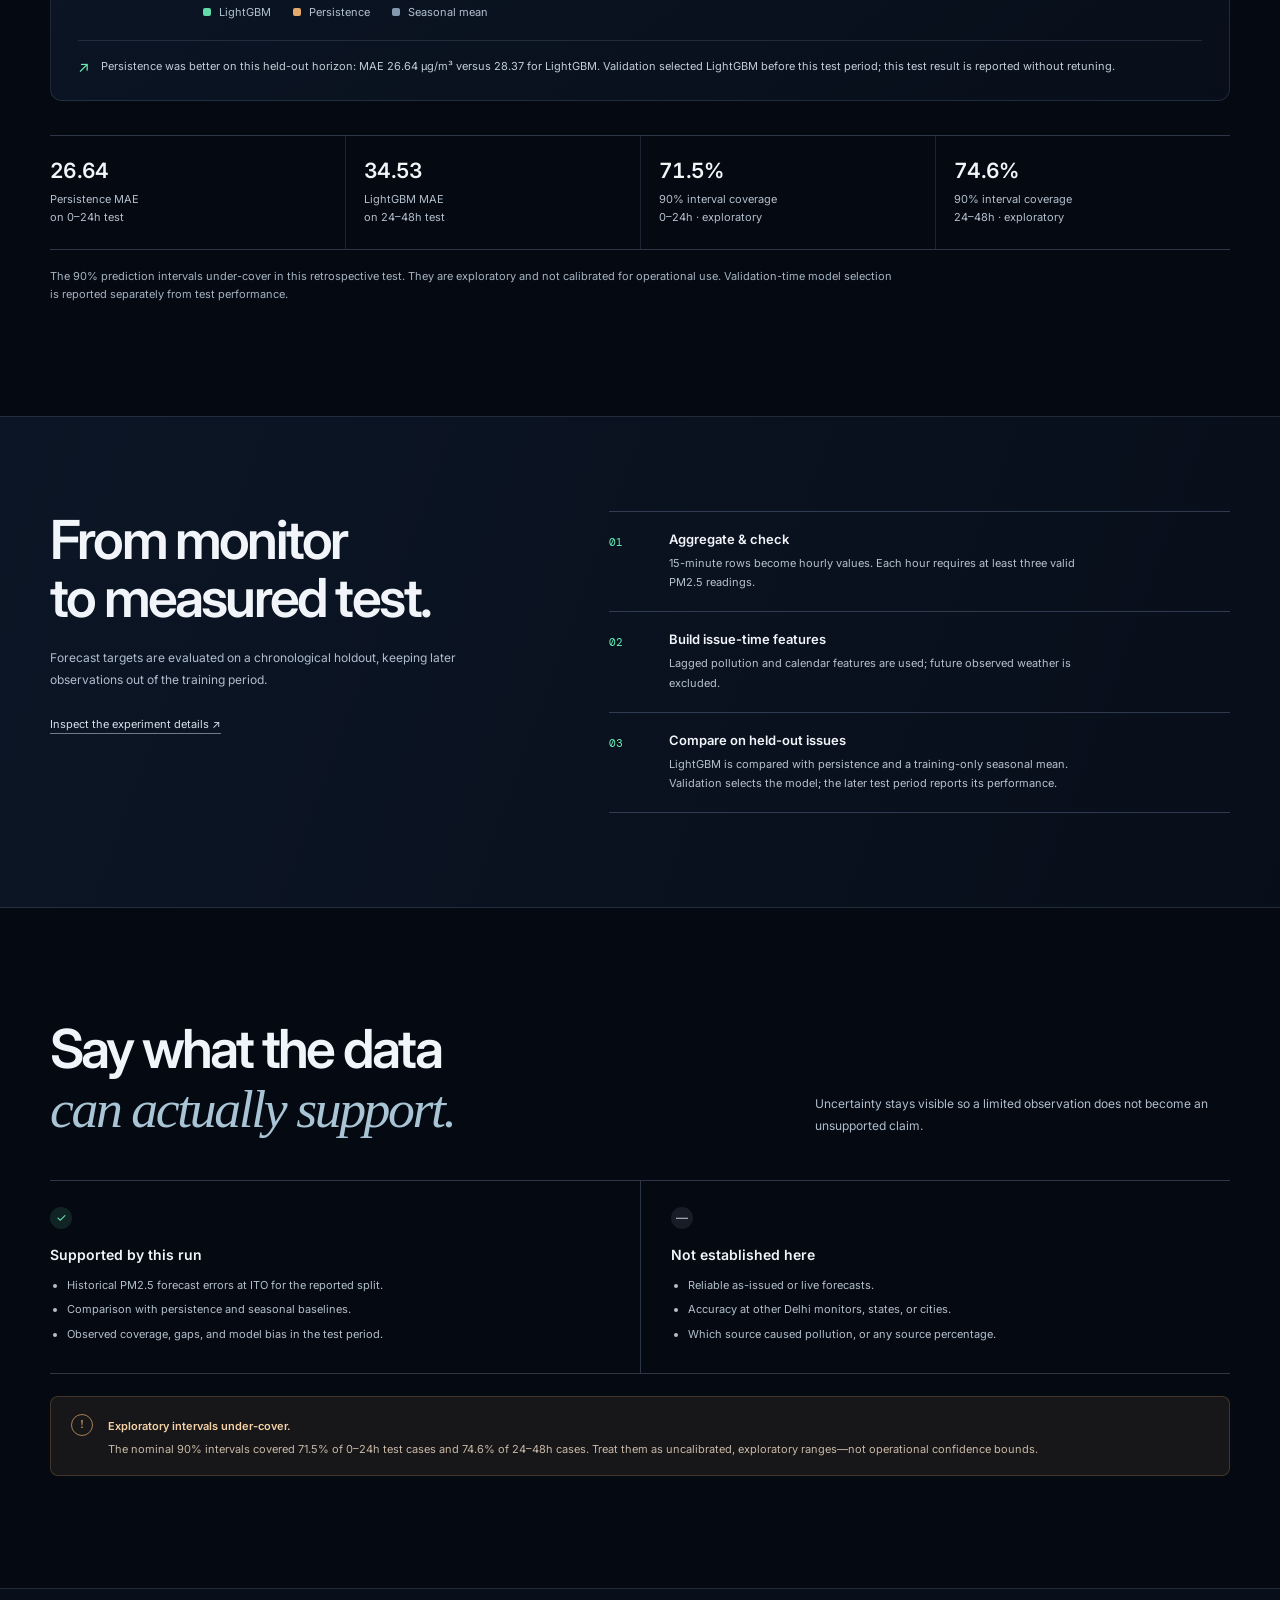
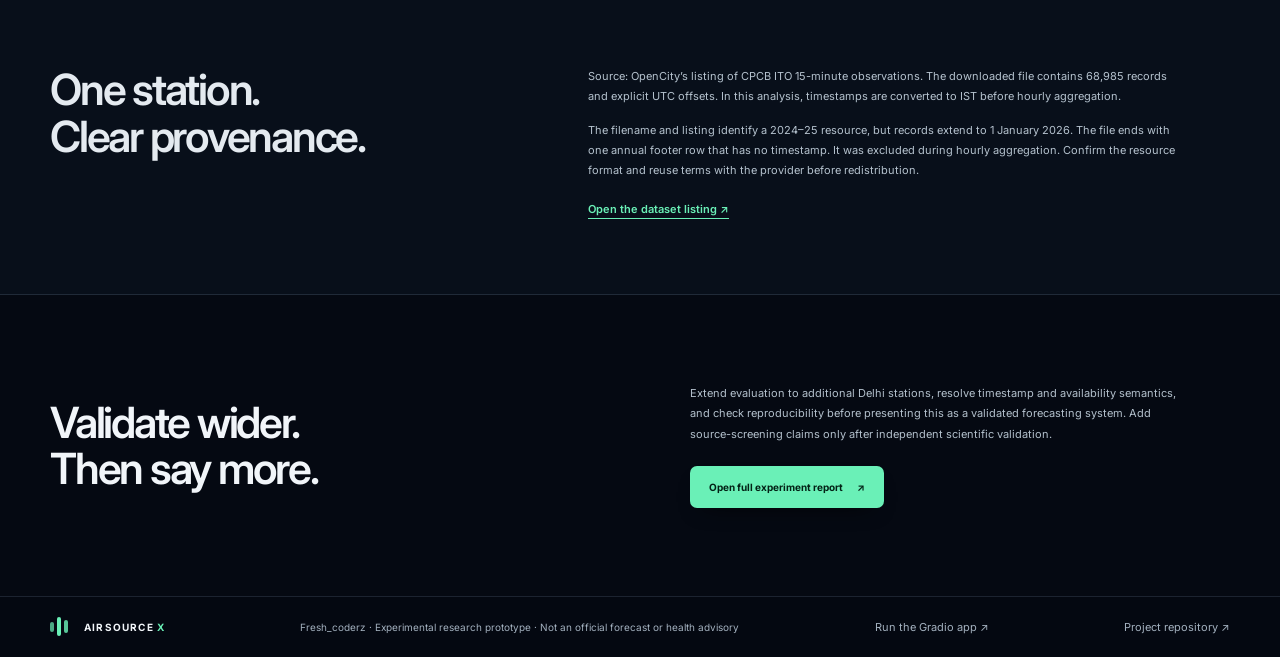
==== commit b9939f20: "feat: refresh AirSource X demo visual system" ====
--- a/website/index.html
+++ b/website/index.html
@@ -1,38 +1,77 @@
 <!doctype html>
 <html lang="en">
 <head>
-  <meta charset="utf-8"><meta name="viewport" content="width=device-width, initial-scale=1">
-  <meta name="theme-color" content="#f4f3ed">
+  <meta charset="utf-8">
+  <meta name="viewport" content="width=device-width, initial-scale=1">
+  <meta name="theme-color" content="#050912">
   <meta name="description" content="AirSource X is an experimental air-quality forecasting and evidence-screening prototype. Explore a retrospective CPCB ITO, Delhi evaluation and its limitations.">
-  <title>AirSource X — Delhi air, in context</title>
+  <title>AirSource X — Forecast the pollution. Investigate the evidence.</title>
   <link rel="icon" type="image/svg+xml" href="favicon.svg">
-  <link rel="preconnect" href="https://fonts.googleapis.com"><link rel="preconnect" href="https://fonts.gstatic.com" crossorigin>
-  <link href="https://fonts.googleapis.com/css2?family=DM+Mono:wght@400;500&family=DM+Sans:wght@400;500;600;700&family=Manrope:wght@400;500;600;700;800&display=swap" rel="stylesheet">
+  <link rel="preconnect" href="https://fonts.googleapis.com">
+  <link rel="preconnect" href="https://fonts.gstatic.com" crossorigin>
+  <link href="https://fonts.googleapis.com/css2?family=DM+Mono:wght@400;500&family=Inter:wght@400;500;600;700;800&display=swap" rel="stylesheet">
   <link rel="stylesheet" href="styles.css">
 </head>
 <body>
-  <header class="topbar"><a class="brand" href="#top" aria-label="AirSource X home"><span class="brand-mark" aria-hidden="true"><i></i><i></i><i></i></span><span>AIRSOURCE <b>X</b></span></a><nav aria-label="Main navigation"><a href="#forecast">Forecast study</a><a href="#method">Method</a><a href="#limits">What this can say</a></nav><a class="top-link" href="https://github.com/shylankamesh/airsource-x" target="_blank" rel="noreferrer">View project <span aria-hidden="true">↗</span></a></header>
+  <header class="topbar">
+    <a class="brand" href="#top" aria-label="AirSource X home"><span class="brand-mark" aria-hidden="true"><i></i><i></i><i></i></span><span>AIRSOURCE <b>X</b></span></a>
+    <nav aria-label="Main navigation"><a href="#forecast">Delhi study</a><a href="#method">Method</a><a href="#limits">Evidence limits</a></nav>
+    <a class="top-link" href="https://github.com/shylankamesh/airsource-x" target="_blank" rel="noreferrer">Project repository <span aria-hidden="true">↗</span></a>
+  </header>
+
   <main id="top">
-    <section class="hero wrap">
-      <div class="hero-copy"><p class="eyebrow"><span class="live-dot"></span> A research prototype · Delhi, India</p><h1>Air quality,<br><em>with the evidence</em><span class="period">.</span></h1><p class="lede">A transparent look at short-range PM2.5 forecasts and the evidence around them. Built to show what the data supports—and where it stops.</p><div class="hero-actions"><a class="button primary" href="#forecast">Explore the Delhi study <span aria-hidden="true">↓</span></a><a class="text-link" href="results/delhi_ito_2024_25/EXPERIMENT_RESULTS.md">Read the full report <span aria-hidden="true">↗</span></a></div><div class="hero-note"><span class="note-icon" aria-hidden="true">i</span><span><strong>One station. Retrospective evaluation.</strong> This study uses ITO CPCB observations and does not establish live forecast skill or pollution sources.</span></div></div>
-      <div class="hero-art" aria-label="Conceptual graphic showing measured air-quality data flowing through two forecast horizons"><div class="art-top"><span>OBSERVATION → OUTLOOK</span><span>ITO · DELHI</span></div><svg class="hero-chart" viewBox="0 0 600 390" role="img" aria-label="Illustrative air-quality time series, not a measured chart"><defs><linearGradient id="area" x1="0" x2="0" y1="0" y2="1"><stop offset="0" stop-color="#c7e95e" stop-opacity=".31"/><stop offset="1" stop-color="#c7e95e" stop-opacity="0"/></linearGradient></defs><path class="chart-grid" d="M42 55H570M42 125H570M42 195H570M42 265H570M42 335H570"/><path class="chart-line-muted" d="M42 248 C84 205 91 260 130 232 S186 172 217 212 269 260 297 200 346 221 374 155 425 208 453 153 508 112 570 126"/><path class="chart-area" d="M42 248 C84 205 91 260 130 232 S186 172 217 212 269 260 297 200 346 221 374 155 425 208 453 153 508 112 570 126 L570 335 L42 335Z"/><path class="chart-line" d="M42 248 C84 205 91 260 130 232 S186 172 217 212 269 260 297 200 346 221 374 155 425 208 453 153 508 112 570 126"/><path class="chart-dash" d="M374 155 C412 181 432 236 472 227 S529 192 570 208"/><circle class="chart-point" cx="374" cy="155" r="6"/><text x="48" y="31">PM2.5 · µg/m³</text><text x="480" y="360">TIME →</text><text x="390" y="144">ISSUE TIME</text></svg><div class="art-bottom"><span><b>0–24h</b> forecast horizon</span><span><b>24–48h</b> forecast horizon</span><span class="concept-label">Conceptual graphic · not observations</span></div><div class="art-stamp">EVIDENCE<br>OVER<br>ASSERTION</div></div>
+    <section class="hero wrap" aria-labelledby="hero-title">
+      <div class="hero-copy">
+        <h1 id="hero-title">Forecast the pollution.<br><em>Investigate the evidence.</em></h1>
+        <p class="hero-meta"><span class="live-dot" aria-hidden="true"></span> Research prototype <span class="eyebrow-sep">/</span> ITO, Delhi</p>
+        <p class="lede">A closer look at short-range PM2.5 forecasts—and the evidence around them. Built to show what one Delhi dataset supports, and where the evidence stops.</p>
+        <div class="hero-actions"><a class="button primary" href="#forecast">Explore the results <span aria-hidden="true">↓</span></a><a class="text-link" href="results/delhi_ito_2024_25/EXPERIMENT_RESULTS.md">Read the experiment report <span aria-hidden="true">↗</span></a></div>
+        <p class="hero-note"><span class="note-icon" aria-hidden="true">i</span><span><strong>One station. Retrospective evaluation.</strong> These results do not establish live forecast skill, performance across Delhi, or pollution sources.</span></p>
+      </div>
+
+      <div class="hero-art" aria-label="Held-out forecast results from the ITO Delhi retrospective experiment">
+        <div class="art-top"><span>HELD-OUT SNAPSHOT</span><span class="art-location"><i aria-hidden="true"></i> ITO · DELHI</span></div>
+        <div class="snapshot-heading"><div><span class="panel-kicker">LOWER MAE IS BETTER</span><h2>Benchmarks before claims.</h2></div><span class="unit-tag">µg/m³</span></div>
+        <div class="snapshot-list">
+          <div class="snapshot-row"><div class="snapshot-label"><span>0–24h</span><small>Persistence baseline</small></div><div class="snapshot-value"><strong>26.64</strong><span>MAE</span></div><div class="snapshot-comparison"><span class="model-name">LightGBM</span><strong>28.37</strong></div></div>
+          <div class="snapshot-row"><div class="snapshot-label"><span>24–48h</span><small>LightGBM test MAE</small></div><div class="snapshot-value"><strong>34.53</strong><span>MAE</span></div><div class="snapshot-comparison"><span class="model-name">Persistence</span><strong>38.98</strong></div></div>
+        </div>
+        <div class="snapshot-foot"><span><b>130</b> held-out issues / horizon</span><span><b>2 years</b> source window</span></div>
+        <p class="concept-label">Retrospective experiment results · not a live forecast</p>
+        <div class="art-orbit orbit-one" aria-hidden="true"></div><div class="art-orbit orbit-two" aria-hidden="true"></div>
+      </div>
     </section>
-    <section class="study-strip"><div class="wrap strip-inner"><div><span class="strip-label">DATASET</span><strong>ITO, Delhi · CPCB</strong></div><div><span class="strip-label">OBSERVATION WINDOW</span><strong>Jan 2024 — Jan 2026</strong></div><div><span class="strip-label">HELD-OUT ISSUES</span><strong>130 per horizon</strong></div><div><span class="strip-label">STATUS</span><strong class="status"><span class="status-dot"></span> Retrospective study</strong></div></div></section>
-    <section class="section wrap" id="forecast"><div class="section-head"><div><p class="eyebrow">THE FORECAST STUDY</p><h2>Baseline first.<br><em>Skill must be earned.</em></h2></div><p class="section-intro">Two forecasts, tested against simple baselines over the same held-out period. Lower MAE means smaller average errors. Neither result should be read as a live forecast guarantee.</p></div>
+
+    <section class="study-strip" aria-label="Study scope"><div class="wrap strip-inner">
+      <div><span class="strip-label">DATA SOURCE</span><strong>ITO · CPCB via OpenCity</strong></div>
+      <div><span class="strip-label">OBSERVATION WINDOW</span><strong>Jan 2024 — Jan 2026</strong></div>
+      <div><span class="strip-label">HELD-OUT SAMPLE</span><strong>130 issues per horizon</strong></div>
+      <div><span class="strip-label">EVALUATION</span><strong class="status"><span class="status-dot" aria-hidden="true"></span> Retrospective only</strong></div>
+    </div></section>
+
+    <section class="section wrap" id="forecast" aria-labelledby="forecast-heading">
+      <div class="section-head"><div><h2 id="forecast-heading">A model must earn<br><em>its place in the forecast.</em></h2></div><p class="section-intro">Two horizons, compared with simple baselines on the same held-out issues. Neither result should be read as a live forecast guarantee.</p></div>
       <div class="horizon-tabs" role="tablist" aria-label="Select forecast horizon"><button class="tab active" role="tab" aria-selected="true" aria-controls="horizon-panel" id="tab-0" data-horizon="0">Next 0–24 hours</button><button class="tab" role="tab" aria-selected="false" aria-controls="horizon-panel" id="tab-1" data-horizon="1" tabindex="-1">Following 24–48 hours</button></div>
-      <div class="results-panel" id="horizon-panel" role="tabpanel" aria-labelledby="tab-0"><div class="results-top"><div><span class="panel-kicker">HELD-OUT COMPARISON</span><h3 id="horizon-title">Next 0–24 hours</h3></div><div class="unit-tag">MAE · µg/m³ <span aria-hidden="true">↓</span></div></div><div class="chart-wrap"><div class="axis-labels"><span>40</span><span>30</span><span>20</span><span>10</span><span>0</span></div><div class="bar-chart" id="bar-chart" aria-label="Model mean absolute error comparison"></div></div><div class="chart-legend"><span><i class="legend-ml"></i> LightGBM</span><span><i class="legend-base"></i> Persistence</span><span><i class="legend-season"></i> Seasonal mean</span></div><div class="winner-line"><span class="winner-check" aria-hidden="true">↗</span><p id="winner-copy"></p></div></div>
-      <div class="metrics-row"><div><strong>130</strong><span>held-out forecast issues<br>per horizon</span></div><div><strong>2 years</strong><span>of source records<br>Jan 2024 to Jan 2026</span></div><div><strong>93.3%</strong><span>hourly PM2.5 coverage<br>after aggregation</span></div><div><strong>148h</strong><span>longest contiguous<br>missing stretch</span></div></div>
+      <div class="results-panel" id="horizon-panel" role="tabpanel" aria-labelledby="tab-0">
+        <div class="results-top"><div><span class="panel-kicker">HELD-OUT COMPARISON</span><h3 id="horizon-title" aria-live="polite">Next 0–24 hours</h3></div><div class="unit-tag">MAE · µg/m³ <span aria-hidden="true">↓</span></div></div>
+        <div class="chart-wrap"><div class="axis-labels" aria-hidden="true"><span>40</span><span>30</span><span>20</span><span>10</span><span>0</span></div><div class="bar-chart" id="bar-chart" role="list" aria-label="Model mean absolute error comparison"></div></div>
+        <div class="chart-legend" aria-label="Chart legend"><span><i class="legend-ml" aria-hidden="true"></i>LightGBM</span><span><i class="legend-base" aria-hidden="true"></i>Persistence</span><span><i class="legend-season" aria-hidden="true"></i>Seasonal mean</span></div>
+        <div class="winner-line"><span class="winner-check" aria-hidden="true">↗</span><p id="winner-copy"></p></div>
+      </div>
+      <div class="metrics-row"><div><strong>26.64</strong><span>Persistence MAE<br>on 0–24h test</span></div><div><strong>34.53</strong><span>LightGBM MAE<br>on 24–48h test</span></div><div><strong>71.5%</strong><span>90% interval coverage<br>0–24h · exploratory</span></div><div><strong>74.6%</strong><span>90% interval coverage<br>24–48h · exploratory</span></div></div>
+      <p class="study-footnote">The 90% prediction intervals under-cover in this retrospective test. They are exploratory and not calibrated for operational use. Validation-time model selection is reported separately from test performance.</p>
     </section>
-    <section class="method-section" id="method"><div class="wrap method-grid"><div><p class="eyebrow">HOW THE STUDY WORKS</p><h2>From monitor<br>to measured test.</h2><p class="section-intro">The forecasting pipeline creates separate 0–24h and 24–48h targets, then evaluates them on a chronological holdout.</p></div><ol class="steps"><li><span>01</span><div><h3>Aggregate & check</h3><p>15-minute rows become hourly values. An hour requires at least three valid PM2.5 readings.</p></div></li><li><span>02</span><div><h3>Build issue-time features</h3><p>Lagged pollution and calendar features are used; future observed weather is excluded.</p></div></li><li><span>03</span><div><h3>Compare on held-out issues</h3><p>LightGBM is compared with persistence and a training-only seasonal mean. Validation chooses the model; the later test period reports its performance.</p></div></li></ol></div></section>
-    <section class="section wrap evidence" id="limits"><div class="section-head"><div><p class="eyebrow">EVIDENCE, WITH BOUNDARIES</p><h2>What this result<br><em>can—and cannot—say.</em></h2></div><p class="section-intro">We make uncertainty visible so the interface doesn’t turn a limited observation into an unsupported claim.</p></div><div class="evidence-columns"><article><span class="column-mark yes">✓</span><h3>Supported by this run</h3><ul><li>Historical PM2.5 forecast errors at ITO for the reported split.</li><li>Comparison with persistence and seasonal baselines.</li><li>Observed coverage, gaps, and model bias in the test period.</li></ul></article><article><span class="column-mark no">—</span><h3>Not established here</h3><ul><li>Reliable as-issued or live forecasts.</li><li>Accuracy at other Delhi monitors, states, or cities.</li><li>Which source caused pollution, or any source percentage.</li></ul></article></div><div class="warning-note"><div class="warning-symbol" aria-hidden="true">!</div><div><strong>Forecast intervals under-cover.</strong><p>The nominal 90% intervals covered 71.5% of 0–24h test cases and 74.6% of 24–48h cases. Treat them as exploratory, not calibrated confidence bounds.</p></div></div></section>
-    <section class="source-section"><div class="wrap source-grid"><div><p class="eyebrow">DATA PROVENANCE</p><h2>One station.<br>Clear provenance.</h2></div><div><p>Source: OpenCity’s listing of CPCB ITO 15-minute observations. The downloaded file contains 68,985 records and explicit UTC offsets. In this analysis, timestamps are converted to IST before hourly aggregation.</p><p>The filename and listing identify a 2024–25 resource, but records extend to 1 January 2026. The file ends with one annual footer row that has no timestamp. It was excluded during hourly aggregation. Confirm the resource format and reuse terms with the provider before redistribution.</p><a href="https://data.opencity.in/dataset/delhi-hourly-air-quality-reports/resource/890f786d-fb9f-475e-8516-191bfa1b01ea" target="_blank" rel="noreferrer">Open the dataset listing <span aria-hidden="true">↗</span></a></div></div></section>
-    <section class="last-call wrap"><div><p class="eyebrow">THE NEXT MILESTONE</p><h2>Validate wider.<br>Then say more.</h2></div><div><p>Extend evaluation to additional Delhi stations, resolve timestamp and availability semantics, and check reproducibility before presenting this as a validated forecasting system. Add source-screening claims only after independent scientific validation.</p><a class="button primary" href="results/delhi_ito_2024_25/EXPERIMENT_RESULTS.md">Open experiment report <span aria-hidden="true">↗</span></a></div></section>
+
+    <section class="method-section" id="method"><div class="wrap method-grid"><div><h2>From monitor<br>to measured test.</h2><p class="section-intro">Forecast targets are evaluated on a chronological holdout, keeping later observations out of the training period.</p><a class="method-link" href="results/delhi_ito_2024_25/EXPERIMENT_RESULTS.md">Inspect the experiment details <span aria-hidden="true">↗</span></a></div><ol class="steps"><li><span>01</span><div><h3>Aggregate & check</h3><p>15-minute rows become hourly values. Each hour requires at least three valid PM2.5 readings.</p></div></li><li><span>02</span><div><h3>Build issue-time features</h3><p>Lagged pollution and calendar features are used; future observed weather is excluded.</p></div></li><li><span>03</span><div><h3>Compare on held-out issues</h3><p>LightGBM is compared with persistence and a training-only seasonal mean. Validation selects the model; the later test period reports its performance.</p></div></li></ol></div></section>
+
+    <section class="section wrap evidence" id="limits" aria-labelledby="limits-heading"><div class="section-head"><div><h2 id="limits-heading">Say what the data<br><em>can actually support.</em></h2></div><p class="section-intro">Uncertainty stays visible so a limited observation does not become an unsupported claim.</p></div><div class="evidence-columns"><article><span class="column-mark yes" aria-hidden="true">✓</span><h3>Supported by this run</h3><ul><li>Historical PM2.5 forecast errors at ITO for the reported split.</li><li>Comparison with persistence and seasonal baselines.</li><li>Observed coverage, gaps, and model bias in the test period.</li></ul></article><article><span class="column-mark no" aria-hidden="true">—</span><h3>Not established here</h3><ul><li>Reliable as-issued or live forecasts.</li><li>Accuracy at other Delhi monitors, states, or cities.</li><li>Which source caused pollution, or any source percentage.</li></ul></article></div><div class="warning-note"><div class="warning-symbol" aria-hidden="true">!</div><div><strong>Exploratory intervals under-cover.</strong><p>The nominal 90% intervals covered 71.5% of 0–24h test cases and 74.6% of 24–48h cases. Treat them as uncalibrated, exploratory ranges—not operational confidence bounds.</p></div></div></section>
+
+    <section class="source-section"><div class="wrap source-grid"><div><h2>One station.<br>Clear provenance.</h2></div><div><p>Source: OpenCity’s listing of CPCB ITO 15-minute observations. The downloaded file contains 68,985 records and explicit UTC offsets. In this analysis, timestamps are converted to IST before hourly aggregation.</p><p>The filename and listing identify a 2024–25 resource, but records extend to 1 January 2026. The file ends with one annual footer row that has no timestamp. It was excluded during hourly aggregation. Confirm the resource format and reuse terms with the provider before redistribution.</p><a href="https://data.opencity.in/dataset/delhi-hourly-air-quality-reports/resource/890f786d-fb9f-475e-8516-191bfa1b01ea" target="_blank" rel="noreferrer">Open the dataset listing <span aria-hidden="true">↗</span></a></div></div></section>
+
+    <section class="last-call wrap"><div><h2>Validate wider.<br>Then say more.</h2></div><div><p>Extend evaluation to additional Delhi stations, resolve timestamp and availability semantics, and check reproducibility before presenting this as a validated forecasting system. Add source-screening claims only after independent scientific validation.</p><a class="button primary" href="results/delhi_ito_2024_25/EXPERIMENT_RESULTS.md">Open full experiment report <span aria-hidden="true">↗</span></a></div></section>
   </main>
-  <footer class="footer"><div class="wrap footer-inner"><a class="brand" href="#top"><span class="brand-mark" aria-hidden="true"><i></i><i></i><i></i></span><span>AIRSOURCE <b>X</b></span></a><span>Experimental research prototype · Not an official forecast or health advisory</span><a href="https://github.com/shylankamesh/airsource-x/tree/codex/airsourcex-submission-ready-20261104#setup" target="_blank" rel="noreferrer">Run the Gradio app ↗</a><a href="https://github.com/shylankamesh/airsource-x" target="_blank" rel="noreferrer">Project repository ↗</a></div></footer>
+
+  <footer class="footer"><div class="wrap footer-inner"><a class="brand" href="#top"><span class="brand-mark" aria-hidden="true"><i></i><i></i><i></i></span><span>AIRSOURCE <b>X</b></span></a><span>Fresh_coderz · Experimental research prototype · Not an official forecast or health advisory</span><a href="https://github.com/shylankamesh/airsource-x#setup" target="_blank" rel="noreferrer">Run the Gradio app ↗</a><a href="https://github.com/shylankamesh/airsource-x" target="_blank" rel="noreferrer">Project repository ↗</a></div></footer>
   <script src="app.js"></script>
 </body>
 </html>
-
-
-
-
--- a/website/styles.css
+++ b/website/styles.css
@@ -1,6 +1,37 @@
-:root{--paper:#f4f3ed;--white:#fffefa;--ink:#172422;--muted:#64716c;--line:#d9ded4;--green:#a8ca36;--green-dark:#243c24;--mint:#dcebb3;--orange:#d78345;--serif:Georgia,'Times New Roman',serif;--sans:'DM Sans',sans-serif;--display:Manrope,'DM Sans',sans-serif;--mono:'DM Mono',monospace}*{box-sizing:border-box}html{scroll-behavior:smooth;scroll-padding-top:86px}body{margin:0;background:var(--paper);color:var(--ink);font-family:var(--sans);-webkit-font-smoothing:antialiased}::selection{background:#d3e89e;color:#16251c}a{color:inherit;text-underline-offset:4px}button{font:inherit}.wrap{width:min(1160px,calc(100% - 64px));margin-inline:auto}.topbar{height:76px;padding:0 max(32px,calc((100vw - 1290px)/2));display:flex;align-items:center;justify-content:space-between;border-bottom:1px solid var(--line);background:rgba(244,243,237,.94);position:sticky;top:0;z-index:10;backdrop-filter:blur(12px)}.brand{display:flex;gap:10px;align-items:center;text-decoration:none;font:600 13px var(--display);letter-spacing:.075em}.brand b{color:#78951e}.brand-mark{width:24px;height:22px;display:flex;align-items:center;gap:3px}.brand-mark i{display:block;width:4px;border-radius:5px;background:#93b82b}.brand-mark i:nth-child(1){height:10px}.brand-mark i:nth-child(2){height:18px}.brand-mark i:nth-child(3){height:13px}.topbar nav{display:flex;gap:34px}.topbar nav a,.top-link{font-size:12px;color:#3f4c45;text-decoration:none}.topbar nav a:hover,.top-link:hover{text-decoration:underline;text-underline-offset:5px}.top-link{font-weight:600}.top-link span{margin-left:5px}.hero{min-height:600px;padding-block:68px 76px;display:grid;grid-template-columns:1.02fr .98fr;gap:52px;align-items:center}.eyebrow{font:500 10px var(--mono);letter-spacing:.115em;color:#667558;margin:0 0 24px;display:flex;align-items:center;gap:9px}.live-dot,.status-dot{width:7px;height:7px;border-radius:50%;background:#87a829;display:inline-block}.hero h1{font:600 clamp(54px,6vw,78px)/.99 var(--display);letter-spacing:-.065em;margin:0 0 24px}.hero h1 em,.section h2 em{font-family:var(--serif);font-weight:400;letter-spacing:-.045em}.period{color:#88aa2a}.lede{max-width:470px;color:#59655f;font-size:16px;line-height:1.7;margin:0 0 28px}.hero-actions{display:flex;align-items:center;gap:24px}.button{display:inline-flex;align-items:center;justify-content:center;gap:20px;padding:14px 18px;border-radius:3px;text-decoration:none;font-size:12px;font-weight:700;transition:background .18s ease,transform .18s ease}.button:hover{transform:translateY(-2px)}.button.primary{background:#253c29;color:#f5f6e9}.button.primary:hover{background:#38563b}.text-link{font-size:12px;font-weight:600;text-decoration-thickness:1px}.hero-note{display:flex;gap:12px;align-items:flex-start;margin-top:40px;padding-top:16px;border-top:1px solid var(--line);max-width:490px;color:#68726b;font-size:11px;line-height:1.55}.hero-note strong{color:#29382e}.note-icon{display:inline-grid;place-items:center;flex:0 0 17px;height:17px;border:1px solid #aeb89f;border-radius:50%;font:11px var(--serif)}.hero-art{position:relative;background:#1c302c;color:#e5ead9;min-height:410px;padding:22px 22px 16px;overflow:hidden}.art-top,.art-bottom{display:flex;justify-content:space-between;align-items:center;font:9px var(--mono);letter-spacing:.07em;color:#a9b9aa}.hero-chart{width:100%;height:330px;margin:9px 0 0}.hero-chart text{font:9px var(--mono);fill:#99ac9a;letter-spacing:.06em}.chart-grid{stroke:#42544b;stroke-width:1;stroke-dasharray:2 6}.chart-line-muted{fill:none;stroke:#759075;stroke-width:1;stroke-dasharray:3 6}.chart-area{fill:url(#area)}.chart-line{fill:none;stroke:#c5e565;stroke-width:2.5}.chart-dash{fill:none;stroke:#f1b275;stroke-width:2;stroke-dasharray:6 6}.chart-point{fill:#e0f294;stroke:#1c302c;stroke-width:4}.concept-label{color:#a3af9f;font-size:8px}.art-stamp{position:absolute;right:26px;top:104px;border:1px solid #a3b19d;color:#d4dfb6;padding:8px 9px;transform:rotate(7deg);font:8px/1.4 var(--mono);letter-spacing:.08em;text-align:center;opacity:.78}.study-strip{background:#e7e9df;border-block:1px solid #dce0d5}.strip-inner{min-height:92px;display:grid;grid-template-columns:repeat(4,1fr);align-items:center}.strip-inner>div{border-left:1px solid #cdd4c9;padding-left:20px}.strip-inner>div:first-child{border:0;padding-left:0}.strip-label{display:block;margin-bottom:8px;color:#737c72;font:9px var(--mono);letter-spacing:.09em}.strip-inner strong{font:600 12px var(--display)}.strip-inner .status{display:flex;align-items:center;gap:8px}.section{padding-block:110px}.section-head{display:flex;justify-content:space-between;gap:70px;align-items:end;margin-bottom:46px}.section .eyebrow,.method-section .eyebrow,.source-section .eyebrow,.last-call .eyebrow{margin-bottom:17px}.section h2,.method-section h2,.source-section h2,.last-call h2{font:600 clamp(38px,4.4vw,56px)/1.06 var(--display);letter-spacing:-.055em;margin:0}.section h2 em{color:#718040}.section-intro{max-width:395px;font-size:13px;line-height:1.75;color:#5f6a63;margin:0}.horizon-tabs{display:flex;border-bottom:1px solid #cdd4c9;gap:5px}.tab{border:0;background:transparent;padding:13px 17px;color:#788179;font:500 11px var(--mono);cursor:pointer;border-bottom:2px solid transparent;margin-bottom:-1px}.tab.active{color:#253b2b;border-color:#88a72b}.tab:focus-visible,.button:focus-visible,a:focus-visible{outline:3px solid #739725;outline-offset:4px}.results-panel{padding:28px 26px 25px;background:var(--white);border:1px solid #dde1d7;border-top:0}.results-top{display:flex;justify-content:space-between;align-items:start}.panel-kicker{font:9px var(--mono);letter-spacing:.09em;color:#84917f}.results-top h3{font:600 21px var(--display);letter-spacing:-.03em;margin:7px 0 0}.unit-tag{font:10px var(--mono);color:#637065}.unit-tag span{color:#849d37}.chart-wrap{height:210px;margin:20px 4px 10px 0;position:relative;padding-left:45px}.axis-labels{position:absolute;left:0;inset-block:0;display:flex;flex-direction:column;justify-content:space-between;color:#7c867e;font:9px var(--mono);padding-block:3px}.bar-chart{height:100%;display:flex;flex-direction:column;justify-content:space-between;background:repeating-linear-gradient(to bottom,transparent 0,transparent calc(25% - 1px),#e8ebe4 calc(25% - 1px),#e8ebe4 25%);padding-block:5px}.bar-row{display:grid;grid-template-columns:105px 1fr 52px;gap:12px;align-items:center;height:34px}.bar-name{font-size:11px;color:#5f6b63}.bar-track{height:18px;background:#f1f2ed;position:relative}.bar-fill{height:100%;width:0;transition:width .5s cubic-bezier(.2,.7,.2,1)}.bar-fill.ml{background:#68834a}.bar-fill.persistence{background:#d7a05b}.bar-fill.seasonal{background:#b7bdb1}.bar-value{font:10px var(--mono);font-variant-numeric:tabular-nums;color:#465248}.chart-legend{display:flex;gap:22px;margin:15px 0 20px 117px;color:#6b766d;font-size:10px}.chart-legend span{display:flex;align-items:center;gap:7px}.chart-legend i{width:8px;height:8px;display:inline-block}.legend-ml{background:#68834a}.legend-base{background:#d7a05b}.legend-season{background:#b7bdb1}.winner-line{display:flex;align-items:center;gap:11px;border-top:1px solid #e4e7df;padding-top:15px}.winner-check{color:#839c36;font-size:16px}.winner-line p{margin:0;font-size:11px;color:#526057}.winner-line strong{color:#273a2c}.metrics-row{margin-top:36px;border-top:1px solid #d7ddd3;border-bottom:1px solid #d7ddd3;display:grid;grid-template-columns:repeat(4,1fr)}.metrics-row>div{padding:23px 18px;border-left:1px solid #d7ddd3;display:flex;flex-direction:column;gap:8px}.metrics-row>div:first-child{border:0;padding-left:0}.metrics-row strong{font:600 22px var(--display);letter-spacing:-.04em}.metrics-row span{font-size:10px;line-height:1.5;color:#6c766e}.method-section{background:#e7e9df;padding-block:90px}.method-grid{display:grid;grid-template-columns:.85fr 1.15fr;gap:100px}.method-section h2{margin-bottom:20px}.steps{list-style:none;padding:0;margin:0}.steps li{display:grid;grid-template-columns:46px 1fr;gap:15px;padding:18px 0;border-top:1px solid #cbd2c6}.steps li:last-child{border-bottom:1px solid #cbd2c6}.steps li>span{font:10px var(--mono);color:#7e933b;padding-top:4px}.steps h3{font:600 14px var(--display);margin:0 0 7px}.steps p{font-size:11px;color:#627066;line-height:1.65;margin:0;max-width:420px}.evidence-columns{display:grid;grid-template-columns:1fr 1fr;border-top:1px solid #d9ded4;border-bottom:1px solid #d9ded4}.evidence-columns article{padding:25px 30px 26px 0}.evidence-columns article+article{padding-left:30px;border-left:1px solid #d9ded4}.column-mark{width:22px;height:22px;border-radius:50%;display:grid;place-items:center;font-size:12px;margin-bottom:18px}.column-mark.yes{background:#e1ecc6;color:#577323}.column-mark.no{background:#eee9dd;color:#8a7658}.evidence-columns h3{font:600 15px var(--display);margin:0 0 13px}.evidence-columns ul{padding-left:17px;margin:0;color:#636e66;font-size:11px;line-height:1.8}.evidence-columns li+li{margin-top:5px}.warning-note{display:flex;gap:15px;margin-top:24px;background:#eeeadd;padding:19px 22px}.warning-symbol{width:22px;height:22px;border:1px solid #bd9b64;border-radius:50%;display:grid;place-items:center;color:#8e6b31;font:12px var(--serif);flex:none}.warning-note strong{font:600 12px var(--display)}.warning-note p{margin:6px 0 0;color:#6a665a;font-size:11px;line-height:1.6}.source-section{background:#1d302b;color:#e4e9dc;padding-block:76px}.source-grid{display:grid;grid-template-columns:.8fr 1.2fr;gap:110px}.source-section .eyebrow{color:#a7b496}.source-section h2{font-size:43px}.source-grid>div+div{max-width:570px}.source-grid p{color:#bdc7b9;font-size:12px;line-height:1.8;margin:0 0 13px}.source-grid a{display:inline-block;margin-top:9px;color:#d2e790;font-size:11px;font-weight:600}.last-call{padding-block:86px;display:grid;grid-template-columns:1fr 1fr;gap:110px;align-items:center}.last-call h2{font-size:43px}.last-call>div+div p{font-size:12px;line-height:1.8;color:#5f6b63;max-width:480px;margin:0 0 23px}.last-call .button{font-size:11px}.footer{border-top:1px solid var(--line);padding-block:20px}.footer-inner{display:flex;align-items:center;justify-content:space-between;gap:20px}.footer .brand{font-size:10px}.footer-inner>span,.footer-inner>a:last-child{font-size:9px;color:#6f7b70;text-decoration:none}.footer-inner>a:last-child:hover{text-decoration:underline}
-@media(max-width:850px){.wrap{width:min(100% - 42px,680px)}.topbar{padding-inline:21px;height:66px}.topbar nav{gap:16px}.topbar nav a{font-size:10px}.hero{grid-template-columns:1fr;gap:38px;padding-block:55px}.hero-art{min-height:360px}.hero-chart{height:280px}.strip-inner{grid-template-columns:1fr 1fr;gap:20px;padding-block:20px}.strip-inner>div:nth-child(3){border-left:0;padding-left:0}.section{padding-block:78px}.section-head{align-items:start;gap:25px;flex-direction:column;margin-bottom:30px}.method-grid,.source-grid{grid-template-columns:1fr;gap:36px}.method-section{padding-block:70px}.source-section{padding-block:62px}.last-call{gap:30px}.metrics-row strong{font-size:19px}}
-@media(max-width:560px){.wrap{width:calc(100% - 36px)}.topbar nav{display:none}.top-link{font-size:10px}.hero{padding-block:42px 50px;gap:30px}.hero h1{font-size:54px}.lede{font-size:14px}.hero-actions{align-items:flex-start;flex-direction:column;gap:16px}.hero-note{margin-top:28px}.hero-art{min-height:300px;padding:16px 14px 13px}.hero-chart{height:235px}.art-stamp{top:80px;right:17px}.art-bottom{font-size:7px}.concept-label{display:none}.strip-inner{gap:18px 10px}.strip-inner>div{padding-left:11px}.strip-label{font-size:8px}.strip-inner strong{font-size:10px}.section{padding-block:65px}.section h2{font-size:39px}.section-intro{font-size:12px}.tab{padding:12px 10px;font-size:9px}.results-panel{padding:20px 13px}.results-top h3{font-size:17px}.unit-tag{font-size:8px}.chart-wrap{padding-left:28px;height:195px}.bar-row{grid-template-columns:76px 1fr 42px;gap:7px}.bar-name{font-size:9px}.bar-track{height:15px}.bar-value{font-size:9px}.chart-legend{margin-left:83px;gap:10px;font-size:8px}.winner-line p{font-size:10px}.metrics-row{grid-template-columns:1fr 1fr}.metrics-row>div{padding:17px 10px;border-left:1px solid #d7ddd3}.metrics-row>div:nth-child(odd){border-left:0;padding-left:0}.metrics-row>div:nth-child(n+3){border-top:1px solid #d7ddd3}.metrics-row>div:first-child{padding-left:0}.metrics-row strong{font-size:19px}.steps li{grid-template-columns:33px 1fr}.evidence-columns article{padding-right:13px}.evidence-columns article+article{padding-left:14px}.evidence-columns h3{font-size:12px}.evidence-columns ul{font-size:10px;padding-left:14px}.warning-note{padding:15px}.warning-note p{font-size:10px}.source-grid{gap:23px}.source-section h2,.last-call h2{font-size:38px}.last-call{grid-template-columns:1fr;padding-block:62px}.footer-inner{flex-wrap:wrap}.footer-inner>span{order:3;flex-basis:100%}}
+:root{--bg:#050912;--bg-raised:#0a1120;--bg-panel:#0b1423;--bg-soft:#0d1828;--ink:#f1f5f9;--muted:#a5b3c6;--muted-2:#8595ab;--line:rgba(153,177,211,.16);--line-strong:rgba(153,177,211,.27);--mint:#6af0b7;--mint-ink:#032216;--blue:#8ab6ff;--amber:#f1b976;--serif:Georgia,'Times New Roman',serif;--sans:'Inter',system-ui,-apple-system,'Segoe UI',sans-serif;--mono:'DM Mono',ui-monospace,monospace;--shadow:0 28px 70px -32px rgba(0,0,0,.78)}
+*{box-sizing:border-box}
+html{scroll-behavior:smooth;scroll-padding-top:92px}
+body{margin:0;overflow-x:hidden;background:var(--bg);color:var(--ink);font-family:var(--sans);-webkit-font-smoothing:antialiased;text-rendering:optimizeLegibility}
+body::before{content:"";position:fixed;inset:0;pointer-events:none;z-index:0;background-image:radial-gradient(1px 1px at 11% 18%,rgba(206,230,255,.42) 45%,transparent 56%),radial-gradient(1px 1px at 46% 11%,rgba(206,230,255,.35) 45%,transparent 56%),radial-gradient(1px 1px at 79% 28%,rgba(206,230,255,.32) 45%,transparent 56%),radial-gradient(1px 1px at 23% 67%,rgba(206,230,255,.28) 45%,transparent 56%),radial-gradient(1px 1px at 92% 76%,rgba(206,230,255,.31) 45%,transparent 56%);opacity:.38}
+::selection{background:rgba(106,240,183,.9);color:#062015}
+a{color:inherit;text-underline-offset:5px;text-decoration-thickness:1px}
+button{font:inherit}
+.wrap{width:min(1180px,calc(100% - 64px));margin-inline:auto}
+.topbar{height:78px;padding:0 max(32px,calc((100vw - 1320px)/2));display:flex;align-items:center;justify-content:space-between;border-bottom:1px solid var(--line);background:rgba(5,9,18,.78);position:sticky;top:0;z-index:10;backdrop-filter:blur(18px)}
+main,.footer{position:relative;z-index:1}
+.brand{display:flex;gap:11px;align-items:center;text-decoration:none;font:700 13px var(--sans);letter-spacing:.12em;white-space:nowrap}
+.brand b{color:var(--mint)}.brand-mark{width:23px;height:22px;display:flex;align-items:center;gap:3px}.brand-mark i{display:block;width:4px;border-radius:5px;background:var(--mint)}.brand-mark i:nth-child(1){height:10px;opacity:.7}.brand-mark i:nth-child(2){height:19px}.brand-mark i:nth-child(3){height:13px;opacity:.82}
+.topbar nav{display:flex;gap:34px}.topbar nav a,.top-link{font-size:12px;color:#bfcbda;text-decoration:none;transition:color .18s ease}.topbar nav a:hover,.top-link:hover{color:var(--mint)}.top-link{font-weight:600}.top-link span{margin-left:5px;color:var(--mint)}
+.hero{min-height:700px;padding-block:94px 90px;display:grid;grid-template-columns:1.02fr .98fr;gap:clamp(48px,7vw,98px);align-items:center;position:relative;isolation:isolate}
+.hero::before{content:"";position:absolute;z-index:-1;width:min(53vw,690px);aspect-ratio:1;border-radius:50%;right:-10%;top:7%;background:radial-gradient(circle,rgba(39,172,150,.13),rgba(20,73,104,.12) 35%,rgba(14,31,66,.08) 54%,transparent 70%);pointer-events:none}
+.eyebrow{font:500 11px var(--mono);letter-spacing:.14em;color:#9fb5c3;margin:0 0 23px;display:flex;align-items:center;gap:10px;text-transform:uppercase}.hero-meta{font:500 11px var(--mono);letter-spacing:.13em;color:#9fb5c3;margin:0 0 19px;display:flex;align-items:center;gap:10px;text-transform:uppercase}.live-dot,.status-dot{width:7px;height:7px;border-radius:50%;background:var(--mint);display:inline-block}.eyebrow-sep{color:#71859a}
+.hero h1{font:700 clamp(44px,5vw,68px)/1.07 var(--sans);letter-spacing:-.055em;margin:0 0 24px;max-width:13ch}.hero h1 em,.section h2 em{font-family:var(--serif);font-weight:400;letter-spacing:-.045em;color:#b1c7d9}
+.lede{max-width:485px;color:#bac7d5;font-size:15px;line-height:1.8;margin:0 0 29px}.hero-actions{display:flex;align-items:center;gap:23px;flex-wrap:wrap}.button{display:inline-flex;align-items:center;justify-content:center;gap:14px;padding:14px 18px;border:1px solid transparent;border-radius:7px;text-decoration:none;font-size:12px;font-weight:700;transition:background .18s ease,transform .18s ease,border-color .18s ease}.button:hover{transform:translateY(-2px)}.button.primary{background:var(--mint);color:var(--mint-ink);box-shadow:0 10px 22px -13px rgba(0,0,0,.85)}.button.primary:hover{background:#8af4c6}.text-link{font-size:11px;font-weight:600;color:#d5e1ee}.text-link:hover,.method-link:hover{text-decoration-color:var(--mint);color:var(--mint)}
+.hero-note{display:flex;gap:12px;align-items:flex-start;margin-top:40px;padding-top:16px;border-top:1px solid var(--line);max-width:500px;color:#9faec0;font-size:10px;line-height:1.7}.hero-note strong{color:#ecf3f8}.note-icon{display:inline-grid;place-items:center;flex:0 0 18px;height:18px;border:1px solid #607688;border-radius:50%;font:11px var(--serif);color:#d9e7ee}
+.hero-art{position:relative;isolation:isolate;background:linear-gradient(145deg,rgba(15,29,48,.97),rgba(8,16,29,.98));border:1px solid rgba(155,190,210,.22);border-radius:17px;color:#e8f0f6;min-height:376px;padding:24px 26px 19px;overflow:hidden;box-shadow:0 34px 90px -48px rgba(0,0,0,.85)}
+.hero-art::before{content:"";position:absolute;z-index:-1;width:420px;height:420px;right:-170px;top:-220px;border:1px solid rgba(117,221,206,.11);border-radius:50%}
+.art-top,.art-bottom{display:flex;justify-content:space-between;align-items:center;font:11px var(--mono);letter-spacing:.1em;color:#a7bac8}.art-location{display:flex;gap:8px;align-items:center}.art-location i{width:6px;height:6px;border-radius:50%;background:var(--mint)}.snapshot-heading{display:flex;justify-content:space-between;align-items:end;margin:37px 0 21px}.panel-kicker{font:11px var(--mono);letter-spacing:.1em;color:#91a8b8}.snapshot-heading h2{font:600 21px/1.2 var(--sans);letter-spacing:-.035em;margin:8px 0 0}.unit-tag{font:11px var(--mono);color:#a9bbc9}.snapshot-list{border-top:1px solid var(--line-strong)}.snapshot-row{display:grid;grid-template-columns:1fr auto 1.05fr;gap:17px;align-items:center;min-height:80px;border-bottom:1px solid var(--line);position:relative}.snapshot-label{display:flex;flex-direction:column;gap:6px}.snapshot-label>span{font:600 14px var(--sans);color:#eaf1f5}.snapshot-label small{font-size:11px;color:#9badbc}.snapshot-value{display:flex;flex-direction:column;align-items:flex-end;gap:3px}.snapshot-value strong{font:600 21px var(--sans);letter-spacing:-.04em;color:var(--mint);font-variant-numeric:tabular-nums}.snapshot-value span{font:11px var(--mono);color:#8fa3b3;text-transform:uppercase;letter-spacing:.08em}.snapshot-comparison{border-left:1px solid var(--line);padding-left:18px;display:flex;align-items:center;justify-content:space-between;gap:13px;color:#d8e1e9;font:500 12px var(--mono);font-variant-numeric:tabular-nums}.snapshot-comparison .model-name{font:11px var(--sans);color:#aebccb}.snapshot-foot{display:flex;gap:26px;margin-top:18px;color:#98acba;font-size:11px}.snapshot-foot b{color:#e1ebf2;font-weight:600}.concept-label{color:#a1b3c2;font:11px var(--mono);letter-spacing:.035em;margin:17px 0 0}.art-orbit{position:absolute;pointer-events:none;border:1px solid rgba(106,240,183,.08);border-radius:50%;transform:rotate(-24deg)}.orbit-one{width:590px;height:115px;right:-220px;top:72px}.orbit-two{width:500px;height:78px;right:-200px;top:90px}
+.study-strip{background:rgba(12,21,35,.78);border-block:1px solid var(--line)}.strip-inner{min-height:96px;display:grid;grid-template-columns:repeat(4,1fr);align-items:center}.strip-inner>div{border-left:1px solid var(--line-strong);padding-left:22px;display:flex;flex-direction:column;gap:9px}.strip-inner>div:first-child{border:0;padding-left:0}.strip-label{color:#92a5b5;font:9px var(--mono);letter-spacing:.1em}.strip-inner strong{font:500 12px var(--sans);color:#e2eaf0}.strip-inner .status{display:flex;align-items:center;gap:8px}.status-dot{width:6px;height:6px}
+.section{padding-block:112px}.section-head{display:flex;justify-content:space-between;gap:70px;align-items:end;margin-bottom:42px}.section .eyebrow,.method-section .eyebrow,.source-section .eyebrow,.last-call .eyebrow{margin-bottom:17px}.section h2,.method-section h2,.source-section h2,.last-call h2{font:600 clamp(38px,4.2vw,54px)/1.08 var(--sans);letter-spacing:-.052em;margin:0}.section h2 em{color:#a9c5d5}.section-intro{max-width:415px;font-size:12px;line-height:1.85;color:#afbdcc;margin:0}.horizon-tabs{display:flex;border-bottom:1px solid var(--line-strong);gap:5px}.tab{border:0;background:transparent;padding:14px 17px;color:#a1b0bf;font:500 10px var(--mono);cursor:pointer;border-bottom:2px solid transparent;margin-bottom:-1px;transition:color .18s ease,border-color .18s ease}.tab:hover{color:#ecf3f8}.tab.active{color:var(--mint);border-color:var(--mint)}.tab:focus-visible,.button:focus-visible,a:focus-visible{outline:3px solid var(--mint);outline-offset:4px;border-radius:5px}
+.results-panel{padding:28px 27px 24px;background:linear-gradient(145deg,rgba(12,23,39,.96),rgba(8,15,27,.97));border:1px solid var(--line);border-top:0;border-radius:0 0 12px 12px}.results-top{display:flex;justify-content:space-between;align-items:start}.results-top h3{font:600 20px var(--sans);letter-spacing:-.03em;margin:7px 0 0}.results-top .unit-tag{padding-top:4px}.unit-tag span{color:var(--mint)}.chart-wrap{height:218px;margin:22px 4px 10px 0;position:relative;padding-left:47px}.axis-labels{position:absolute;left:0;inset-block:0;display:flex;flex-direction:column;justify-content:space-between;color:#99aabb;font:9px var(--mono);padding-block:3px}.bar-chart{height:100%;display:flex;flex-direction:column;justify-content:space-between;background:repeating-linear-gradient(to bottom,transparent 0,transparent calc(25% - 1px),rgba(157,179,205,.12) calc(25% - 1px),rgba(157,179,205,.12) 25%);padding-block:5px}.bar-row{display:grid;grid-template-columns:112px 1fr 56px;gap:13px;align-items:center;height:34px}.bar-name{font-size:10px;color:#b6c3cf}.bar-track{height:16px;background:rgba(169,193,218,.08);position:relative;border-radius:3px;overflow:hidden}.bar-fill{height:100%;width:0;transition:width .55s cubic-bezier(.2,.7,.2,1);border-radius:3px}.bar-fill.ml{background:linear-gradient(90deg,#45c99b,#7ae9bf)}.bar-fill.persistence{background:linear-gradient(90deg,#c6874d,#efb776)}.bar-fill.seasonal{background:linear-gradient(90deg,#64798f,#91a6bd)}.bar-value{font:10px var(--mono);font-variant-numeric:tabular-nums;color:#e3ebf2}.chart-legend{display:flex;gap:22px;margin:16px 0 21px 125px;color:#b2c0cd;font-size:9px}.chart-legend span{display:flex;align-items:center;gap:8px}.chart-legend i{width:8px;height:8px;display:inline-block;border-radius:2px}.legend-ml{background:#61dbaa}.legend-base{background:#e5a96b}.legend-season{background:#8499af}.winner-line{display:flex;align-items:flex-start;gap:11px;border-top:1px solid var(--line);padding-top:16px}.winner-check{color:var(--mint);font-size:15px}.winner-line p{margin:0;font-size:10px;line-height:1.7;color:#c1cdd8}.winner-line strong{color:#f0f4f7}
+.metrics-row{margin-top:34px;border-top:1px solid var(--line-strong);border-bottom:1px solid var(--line-strong);display:grid;grid-template-columns:repeat(4,1fr)}.metrics-row>div{padding:22px 18px;border-left:1px solid var(--line);display:flex;flex-direction:column;gap:8px}.metrics-row>div:first-child{border:0;padding-left:0}.metrics-row strong{font:600 21px var(--sans);letter-spacing:-.035em;font-variant-numeric:tabular-nums;color:#f1f5f8}.metrics-row span{font-size:9px;line-height:1.6;color:#b2bfcc}.study-footnote{max-width:850px;margin:17px 0 0;color:#a4b3c1;font-size:10px;line-height:1.7}
+.method-section{background:linear-gradient(110deg,rgba(12,22,38,.97),rgba(8,15,27,.97));border-block:1px solid var(--line);padding-block:94px}.method-grid{display:grid;grid-template-columns:.85fr 1.15fr;gap:100px}.method-section h2{margin-bottom:20px}.method-section .section-intro{margin:0 0 21px}.method-link{font-size:10px;color:#d5e1e9;text-decoration-color:rgba(213,225,233,.5)}.steps{list-style:none;padding:0;margin:0}.steps li{display:grid;grid-template-columns:44px 1fr;gap:16px;padding:19px 0;border-top:1px solid var(--line-strong)}.steps li:last-child{border-bottom:1px solid var(--line-strong)}.steps li>span{font:10px var(--mono);color:var(--mint);padding-top:4px}.steps h3{font:600 13px var(--sans);margin:0 0 7px}.steps p{font-size:10px;color:#b4c1cd;line-height:1.75;margin:0;max-width:430px}
+.evidence-columns{display:grid;grid-template-columns:1fr 1fr;border-top:1px solid var(--line-strong);border-bottom:1px solid var(--line-strong)}.evidence-columns article{padding:26px 30px 28px 0}.evidence-columns article+article{padding-left:30px;border-left:1px solid var(--line-strong)}.column-mark{width:22px;height:22px;border-radius:50%;display:grid;place-items:center;font-size:12px;margin-bottom:17px}.column-mark.yes{background:rgba(106,240,183,.12);color:var(--mint)}.column-mark.no{background:rgba(184,199,213,.1);color:#c6d1dc}.evidence-columns h3{font:600 14px var(--sans);margin:0 0 13px}.evidence-columns ul{padding-left:17px;margin:0;color:#b1bfcb;font-size:10px;line-height:1.8}.evidence-columns li+li{margin-top:5px}.warning-note{display:flex;gap:15px;margin-top:22px;background:rgba(237,175,103,.08);border:1px solid rgba(237,175,103,.2);border-radius:8px;padding:17px 20px}.warning-symbol{width:22px;height:22px;border:1px solid rgba(241,185,118,.65);border-radius:50%;display:grid;place-items:center;color:var(--amber);font:12px var(--serif);flex:none}.warning-note strong{font:600 11px var(--sans);color:#f5d3a7}.warning-note p{margin:6px 0 0;color:#c8b9a7;font-size:10px;line-height:1.65}
+.source-section{background:#080f1a;border-block:1px solid var(--line);color:#e4eaf0;padding-block:77px}.source-grid{display:grid;grid-template-columns:.8fr 1.2fr;gap:110px}.source-section .eyebrow{color:#9fb5c2}.source-section h2{font-size:43px}.source-grid>div+div{max-width:590px}.source-grid p{color:#b5c2ce;font-size:10px;line-height:1.85;margin:0 0 13px}.source-grid a{display:inline-block;margin-top:8px;color:var(--mint);font-size:10px;font-weight:600}.source-grid a:hover{color:#a0f6d0}.last-call{padding-block:88px;display:grid;grid-template-columns:1fr 1fr;gap:100px;align-items:center}.last-call h2{font-size:43px}.last-call>div+div p{font-size:11px;line-height:1.85;color:#b3c0cc;max-width:500px;margin:0 0 22px}.last-call .button{font-size:10px}.footer{border-top:1px solid var(--line);background:rgba(5,9,18,.88);padding-block:19px}.footer-inner{display:flex;align-items:center;justify-content:space-between;gap:20px}.footer .brand{font-size:10px}.footer-inner>span,.footer-inner>a:last-child,.footer-inner>a:nth-last-child(2){font-size:9px;color:#a3b1bf;text-decoration:none}.footer-inner a:hover{color:var(--mint)}
+@media(max-width:950px){.wrap{width:min(100% - 44px,720px)}.topbar{padding-inline:22px;height:68px}.topbar nav{gap:18px}.topbar nav a{font-size:10px}.hero{grid-template-columns:1fr;gap:39px;padding-block:72px 66px}.hero-copy{max-width:650px}.hero-art{min-height:365px}.strip-inner{grid-template-columns:1fr 1fr;gap:20px;padding-block:22px}.strip-inner>div:nth-child(3){border-left:0;padding-left:0}.section{padding-block:82px}.section-head{align-items:start;gap:24px;flex-direction:column;margin-bottom:32px}.method-grid,.source-grid{grid-template-columns:1fr;gap:36px}.method-section{padding-block:72px}.source-section{padding-block:62px}.last-call{gap:32px}.metrics-row strong{font-size:19px}}
+@media(max-width:600px){.wrap{width:calc(100% - 36px)}.topbar{padding-inline:18px;height:62px}.topbar nav{display:none}.top-link{font-size:10px}.hero{padding-block:53px 48px;gap:30px}.hero .eyebrow{font-size:8px;letter-spacing:.12em}.hero h1{font-size:clamp(38px,10vw,53px);letter-spacing:-.055em}.lede{font-size:13px;line-height:1.75}.hero-actions{align-items:flex-start;flex-direction:column;gap:16px}.hero-note{margin-top:28px;font-size:9px}.hero-art{min-height:0;padding:18px 16px 15px;border-radius:12px}.snapshot-heading{margin:28px 0 16px}.snapshot-heading h2{font-size:17px}.snapshot-row{grid-template-columns:.95fr auto 1.05fr;gap:9px;min-height:73px}.snapshot-label>span{font-size:12px}.snapshot-label small{font-size:8px}.snapshot-value strong{font-size:17px}.snapshot-comparison{padding-left:10px;gap:7px;font-size:10px}.snapshot-comparison .model-name{font-size:8px}.snapshot-foot{gap:18px;font-size:8px}.concept-label{font-size:7px}.strip-inner{gap:17px 10px}.strip-inner>div{padding-left:12px}.strip-label{font-size:7px;letter-spacing:.08em}.strip-inner strong{font-size:9px}.section{padding-block:65px}.section h2{font-size:37px}.section-intro{font-size:11px}.tab{padding:12px 10px;font-size:8px}.results-panel{padding:20px 13px}.results-top h3{font-size:17px}.unit-tag{font-size:8px}.chart-wrap{padding-left:27px;height:192px}.bar-row{grid-template-columns:76px 1fr 40px;gap:7px}.bar-name,.bar-value{font-size:8px}.bar-track{height:14px}.chart-legend{margin-left:83px;gap:10px;font-size:7px}.winner-line p{font-size:9px}.metrics-row{grid-template-columns:1fr 1fr}.metrics-row>div{padding:16px 10px;border-left:1px solid var(--line)}.metrics-row>div:nth-child(odd){border-left:0;padding-left:0}.metrics-row>div:nth-child(n+3){border-top:1px solid var(--line)}.metrics-row>div:first-child{padding-left:0}.metrics-row strong{font-size:18px}.metrics-row span{font-size:8px}.study-footnote{font-size:9px}.steps li{grid-template-columns:33px 1fr}.evidence-columns article{padding-right:13px}.evidence-columns article+article{padding-left:14px}.evidence-columns h3{font-size:11px}.evidence-columns ul{font-size:9px;padding-left:14px}.warning-note{padding:14px}.warning-note p{font-size:9px}.source-grid{gap:23px}.source-section h2,.last-call h2{font-size:36px}.last-call{grid-template-columns:1fr;padding-block:64px;gap:26px}.footer-inner{flex-wrap:wrap}.footer-inner>span{order:3;flex-basis:100%;line-height:1.5}.footer-inner>a:nth-last-child(2){display:none}}
 @media(prefers-reduced-motion:reduce){html{scroll-behavior:auto}*,*::before,*::after{transition:none!important;animation:none!important}}
-
-@media(max-width:1100px){.section-head{align-items:start;gap:25px;flex-direction:column;margin-bottom:34px}.section-head .section-intro{max-width:560px}.results-panel,.chart-wrap,.bar-chart,.bar-row,.bar-track{min-width:0;max-width:100%}}
+/* Content-bearing interface copy stays readable; smallprint is limited to the footer disclaimer. */
+.hero-meta,.hero-note,.panel-kicker,.unit-tag,.art-top,.snapshot-label small,.snapshot-value span,.snapshot-comparison .model-name,.snapshot-foot,.concept-label,.strip-label,.steps li>span,.steps p,.axis-labels,.bar-name,.bar-value,.chart-legend,.metrics-row span,.study-footnote,.method-link,.evidence-columns ul,.warning-note p,.source-grid p,.source-grid a,.last-call>div+div p,.footer-inner>a:nth-last-child(2),.footer-inner>a:last-child{font-size:11px}
+.hero-note{font-size:11px}.tab{font-size:11px}.winner-line p{font-size:11px}.footer-inner>span{font-size:10px}
+@media(max-width:600px){.topbar nav a,.top-link,.hero-meta,.hero-note,.snapshot-label small,.snapshot-value span,.snapshot-comparison .model-name,.snapshot-foot,.concept-label,.strip-label,.strip-inner strong,.section-intro,.tab,.unit-tag,.axis-labels,.bar-name,.bar-value,.chart-legend,.winner-line p,.metrics-row span,.study-footnote,.steps p,.evidence-columns ul,.warning-note p,.source-grid p,.source-grid a,.last-call>div+div p,.footer-inner>a:nth-last-child(2),.footer-inner>a:last-child{font-size:11px}.footer-inner>span{font-size:10px}}
